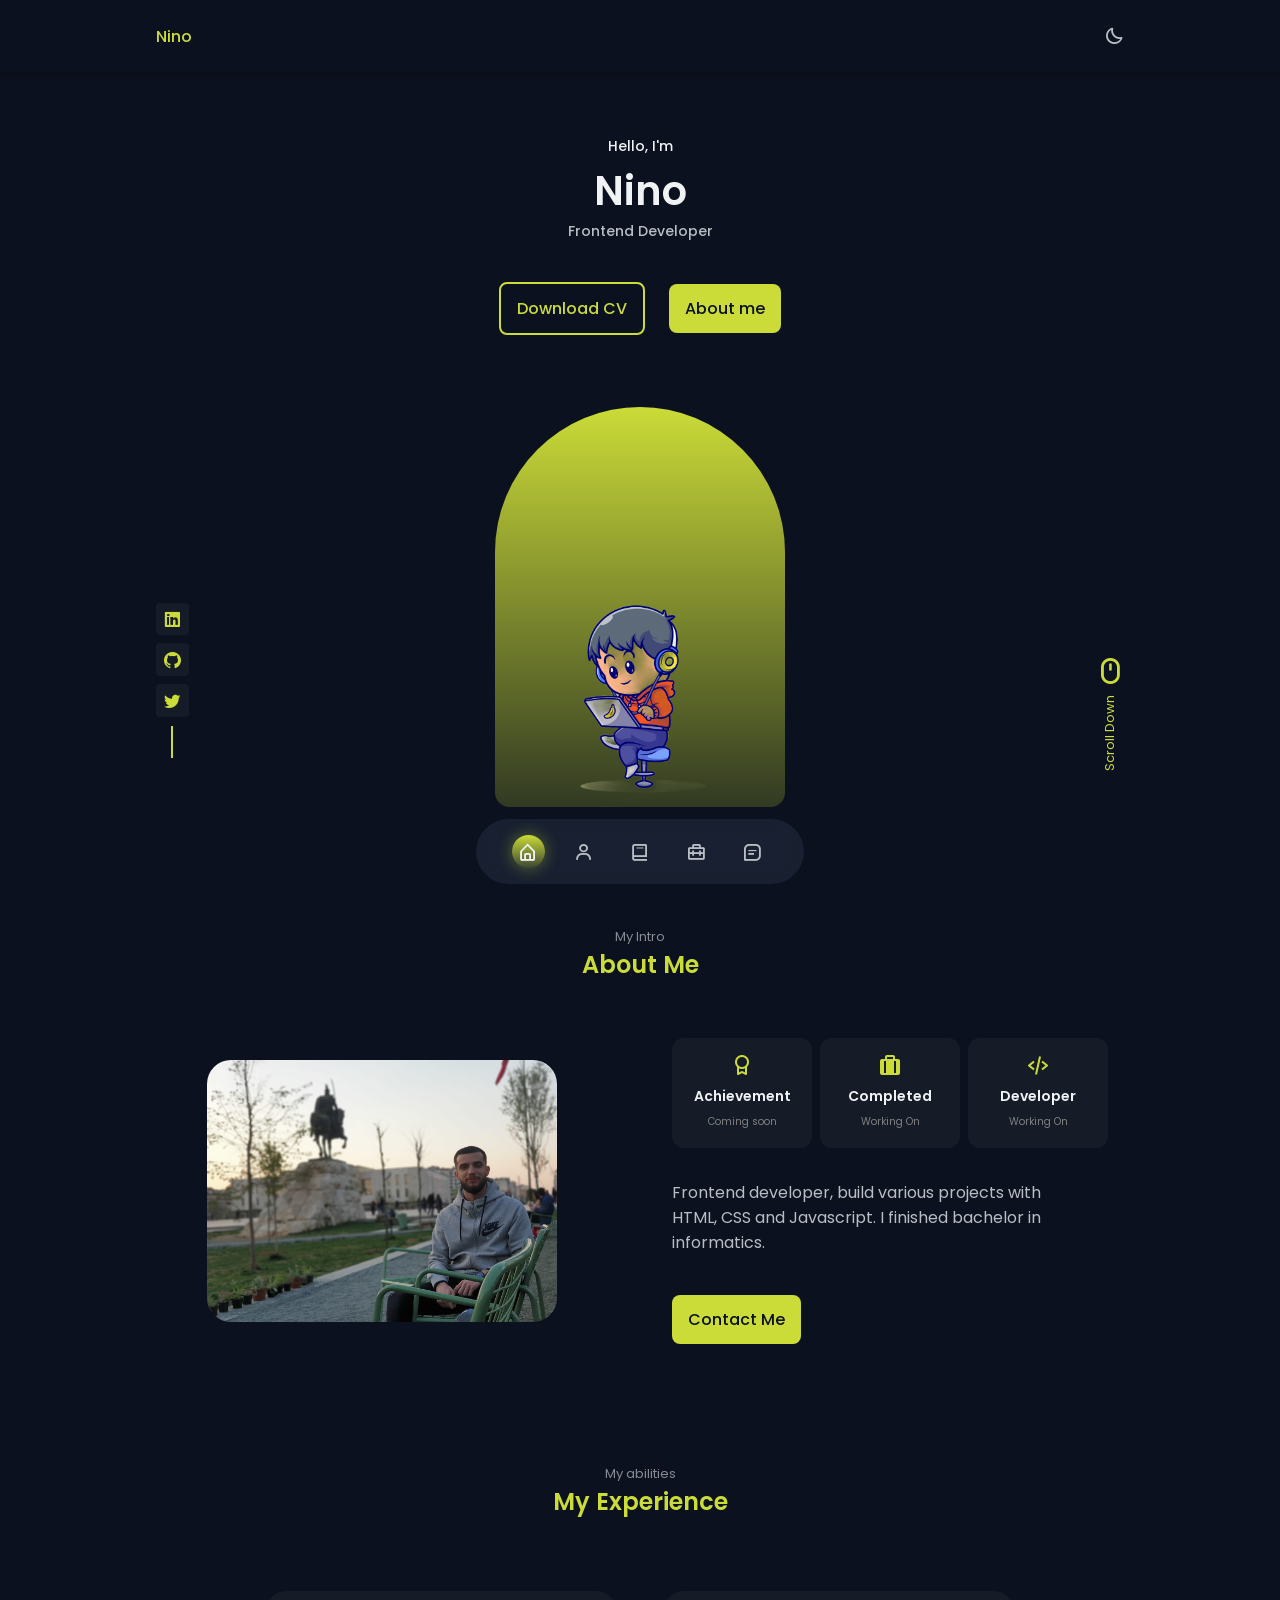
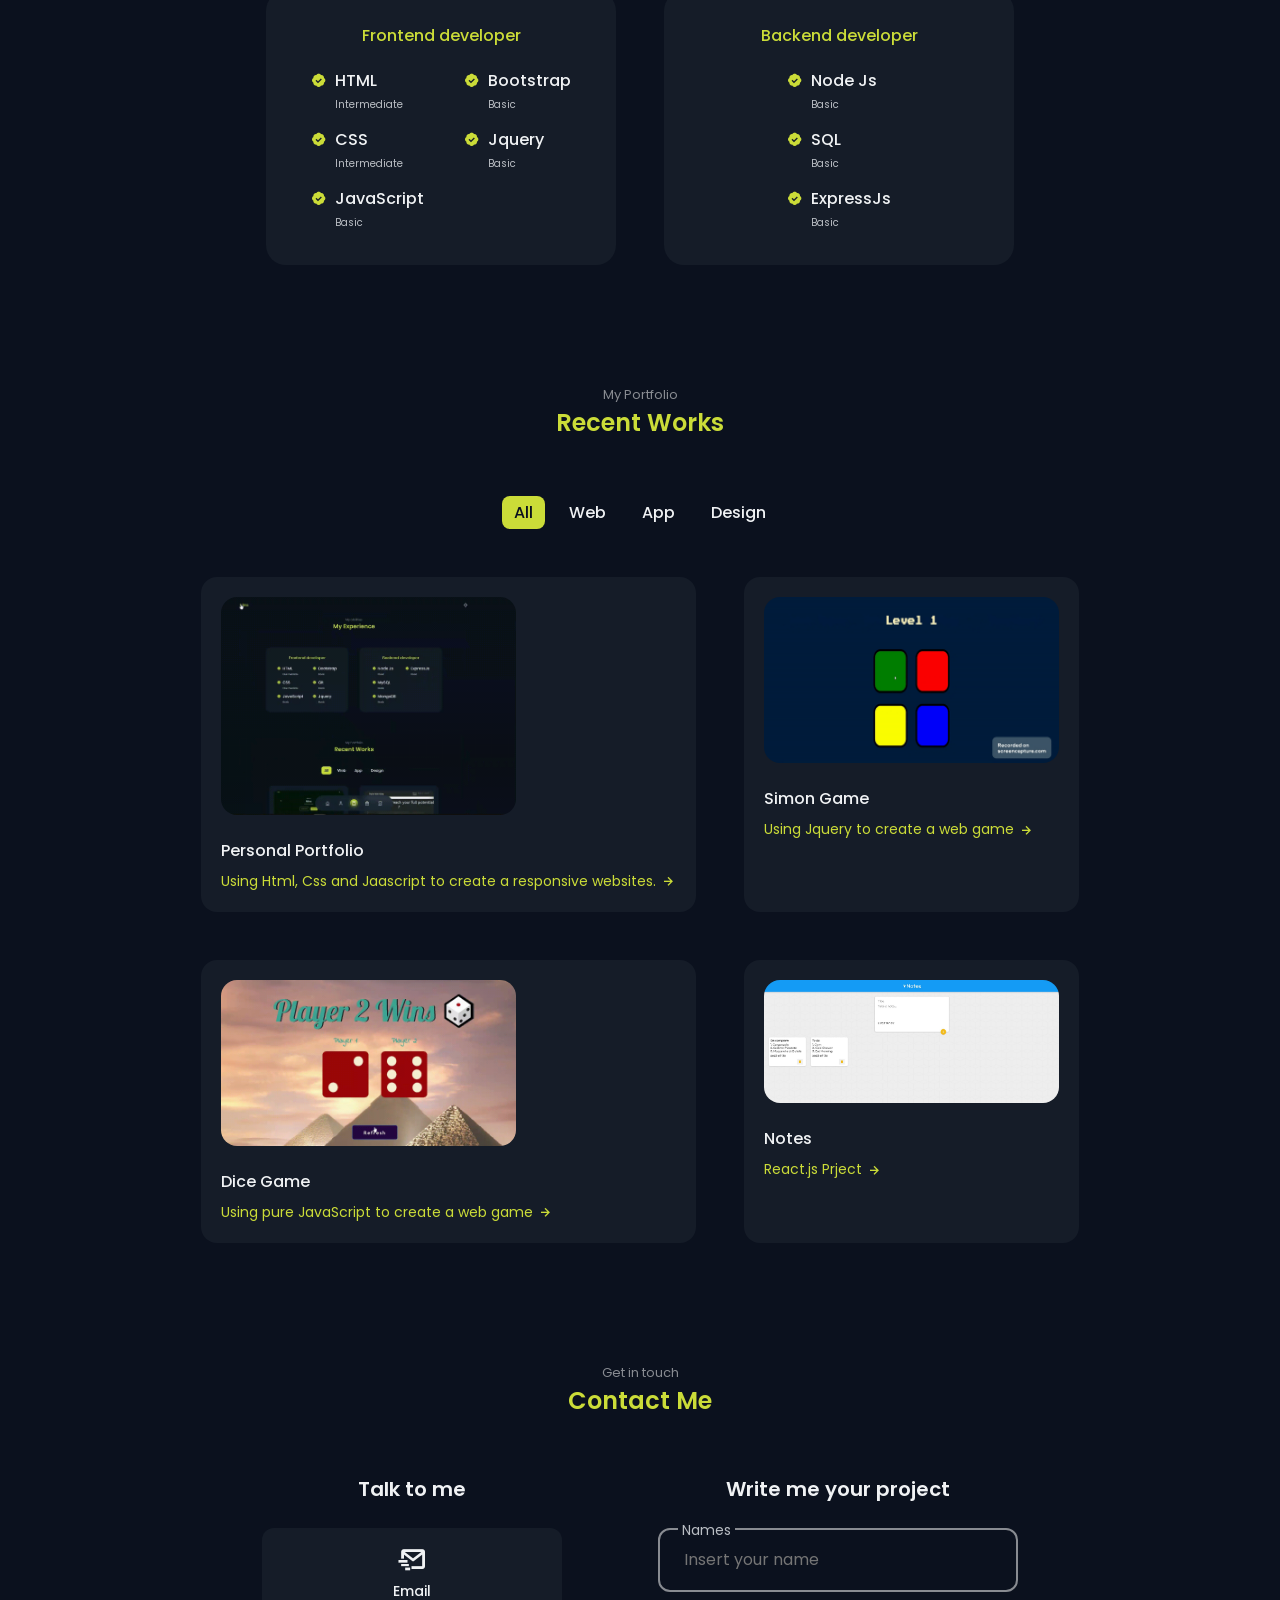
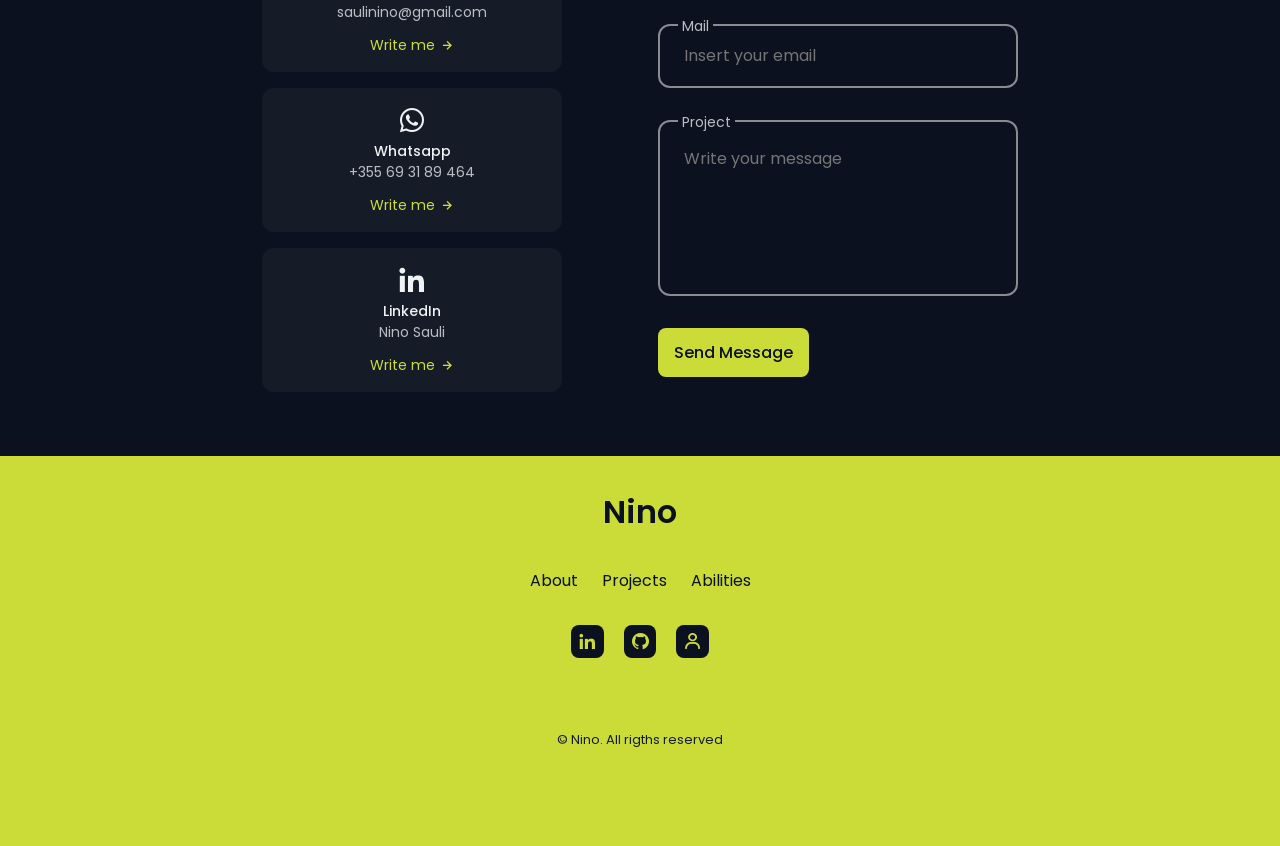
==== index.html @ 13017754 "Update index.html" ====
<!DOCTYPE html>
    <html lang="en">
    <head>
        <meta charset="UTF-8">
        <meta name="viewport" content="width=device-width, initial-scale=1.0">

        <!--=============== FAVICON ===============-->
        <link rel="shortcut icon" href="assets/img/favicon.png" type="image/x-icon">

        <!--=============== BOXICONS ===============-->
        <link href='https://unpkg.com/boxicons@2.1.4/css/boxicons.min.css' rel='stylesheet'>

        <!--=============== SWIPER CSS ===============-->
        <link rel="stylesheet" href="assets/css/swiper-bundle.min.css">

        <!--=============== CSS ===============-->
        <link rel="stylesheet" href="assets/css/styles.css">

        <title> Nino </title>
    </head>
    <body>
        <!--=============== HEADER ===============-->
        <header class="header" id="header">
            <nav class="nav container">
                <a href="#" class="nav__logo">Nino</a>

                <div class="nav__menu">
                    <ul class="nav__list">
                        <li class="nav__item">
                            <a href="#home" class="nav__link active__link">
                                <i class='bx bx-home-alt'></i>
                            </a>
                        </li>

                        <li class="nav__item">
                            <a href="#about" class="nav__link">
                                <i class='bx bx-user' ></i>
                            </a>
                        </li>

                        <li class="nav__item">
                            <a href="#skills" class="nav__link">
                                <i class='bx bx-book' ></i>
                            </a>
                        </li>

                        <li class="nav__item">
                            <a href="#work" class="nav__link">
                                <i class='bx bx-briefcase-alt-2' ></i>
                            </a>
                        </li>

                        <li class="nav__item">
                            <a href="#contact" class="nav__link">
                                <i class='bx bx-message-square-detail' ></i>
                            </a>
                        </li>
                    </ul>
                </div>

                <!-- Theme change button -->
                <i class='bx bx-moon change-theme' id = "theme-button" ></i>
            </nav>
        </header>

        <!--=============== MAIN ===============-->
        <main class="main">
            <!--=============== HOME ===============-->

            <section class="home section" id="home">
                <div class="home__container container grid">
                    <div class="home__data">
                        <span class="home__greeting">Hello, I'm</span>
                        <h1 class="home__name">Nino</h1>
                        <h3 class="home__education">Frontend Developer</h3>

                        <div class="home__buttons">
                            <a download="" href="assets/pdf/Ak.pdf" class="button button--ghost" target="_blank">
                                Download CV
                            </a>
                            <a href="#about" class="button">About me</a>
                        </div>
                    </div>

                    <div class="home__handle">
                        <img src="assets/img/nino.png" alt="" class="home__img">
                    </div>

                    <div class="home__social">
                        <a href="https://www.linkedin.com/in/nino-sauli-380372174/" target="_blank" class="home__social-link">
                            <i class='bx bxl-linkedin-square' ></i>
                        </a>

                        <a href="https://github.com/ninosauli" target="_blank" class="home__social-link">
                            <i class='bx bxl-github' ></i>
                        </a>

                        <a href="https://twitter.com/elonmusk" target="_blank" class="home__social-link">
                            <i class='bx bxl-twitter' ></i>
                        </a>
                    </div>

                    <a href="#about" class="home__scroll">
                        <i class='bx bx-mouse home__scroll-icon' ></i>
                        <span class="home__scroll-name">Scroll Down</span>
                    </a>
                </div>
            </section>

            <!--=============== ABOUT ===============-->
            <section class="about section" id="about">
                <span class="section__subtitle">My Intro</span>
                <h2 class="section__title">About Me</h2>

                <div class="about__container container grid">
                    <img src="assets/img/about.png" alt="" class="about__img">

                    <div class="about__data">
                        <div class="about__info">

                            <div class="about__box ">
                                <a href="https://www.udemy.com/certificate/UC-fbee4685-fb44-4793-b5f7-949e60d3d3e5/" target="_blank">
                                <i class='bx bx-award about__icon' ></i>
                                <h3 class="about__title">Achievement</h3>
                                <span class="about__subtitle">Coming soon</span>
                                </a>
                            </div>

                            <div class="about__box">
                                <a href="https://github.com/ninosauli" target="_blank">
                                <i class='bx bxs-briefcase-alt about__icon' ></i>
                                <h3 class="about__title">Completed</h3>
                                <span class="about__subtitle">Working On</span>
                                </a>
                            </div>

                            <div class="about__box">
                                <a href="https://workingonit.fm/wp-content/uploads/2020/04/ON-IT.png" target="_blank">
                                <i class='bx bx-code-alt about__icon' ></i>
                                <h3 class="about__title">Developer</h3>
                                <span class="about__subtitle"> Working On </span>
                                </a>
                            </div>

                        </div>

                        <p class="about__description">
                            Frontend developer, build various projects with HTML, CSS and  Javascript.
                            I finished bachelor in informatics.
                        </p>
                        <a href="#contact" class="button">Contact Me</a>
                    </div>
                </div>
            </section>

            <!--=============== SKILLS ===============-->
            <section class="skills section" id="skills">
                <span class="section__subtitle">My abilities</span>
                <h2 class="section__title">My Experience</h2>

                <div class="skills__container container grid">
                    <div class="skills__content">
                        <h3 class="skills__title">Frontend developer</h3>

                        <div class="skills__box">
                            <div class="skills__group">
                                <div class="skills__data">
                                    <i class='bx bxs-badge-check' ></i>

                                    <div>
                                        <h3 class="skills__name">HTML</h3>
                                        <span class="skills__level">Intermediate</span>
                                    </div>
                                </div>

                                <div class="skills__data">
                                    <i class='bx bxs-badge-check' ></i>

                                    <div>
                                        <h3 class="skills__name">CSS</h3>
                                        <span class="skills__level">Intermediate</span>
                                    </div>
                                </div>

                                <div class="skills__data">
                                    <i class='bx bxs-badge-check' ></i>

                                    <div>
                                        <h3 class="skills__name">JavaScript</h3>
                                        <span class="skills__level">Basic</span>
                                    </div>
                                </div>

                            </div>

                            <div class="skills__group">
                                <div class="skills__data">
                                    <i class='bx bxs-badge-check' ></i>

                                    <div>
                                        <h3 class="skills__name">Bootstrap</h3>
                                        <span class="skills__level">Basic</span>
                                    </div>
                                </div>


                                <div class="skills__data">
                                    <i class='bx bxs-badge-check' ></i>

                                    <div>
                                        <h3 class="skills__name">Jquery
                                        </h3>
                                        <span class="skills__level">Basic</span>
                                    </div>
                                </div>

                            </div>

                        </div>
                    </div>

                    <div class="skills__content">
                        <h3 class="skills__title">Backend developer</h3>

                        <div class="skills__box">
                            <div class="skills__group">
                                <div class="skills__data">
                                    <i class='bx bxs-badge-check' ></i>

                                    <div>
                                        <h3 class="skills__name">Node Js</h3>
                                        <span class="skills__level">Basic</span>
                                    </div>
                                </div>

                                <div class="skills__data">
                                    <i class='bx bxs-badge-check' ></i>

                                    <div>
                                        <h3 class="skills__name">SQL</h3>
                                        <span class="skills__level">Basic</span>
                                    </div>
                                </div>

                            <div class="skills__group">
                                <div class="skills__data">
                                    <i class='bx bxs-badge-check' ></i>

                                    <div>
                                        <h3 class="skills__name">ExpressJs</h3>
                                        <span class="skills__level">Basic</span>
                                    </div>
                                </div>

                            </div>

                        </div>
                    </div>
                </div>
            </section>



            <!--=============== WORK ===============-->
            <section class="work section" id="work">
                <span class="section__subtitle">My Portfolio</span>
                <h2 class="section__title">Recent Works</h2>

                <div class="work__filters">
                    <span class="work__item active__work" data-filter='all' >All</span>
                    <span class="work__item" data-filter='.web' >Web</span>
                    <span class="work__item" data-filter='.app'>App</span>
                    <span class="work__item" data-filter='.design'>Design</span>
                </div>

                <div class="work__container container grid">

                    <div class="work__card mix web">
                        <img src="assets/img/work1.gif" alt="" class="work__img">

                        <h3 class="work__title">
                            Personal Portfolio</h3>

                        <a href="#home" class="work__button">
                            Using Html, Css and Jaascript to create a responsive websites. <i class='bx bx-right-arrow-alt work__icon' ></i>
                        </a>
                    </div>

                    <div class="work__card mix app">
                        <img src="assets/img/simon.gif" alt="" class="work__img">

                        <h3 class="work__title">
                            Simon Game</h3>

                        <a href="https://ninosauli.github.io/simongame/" target="_blank" class="work__button">
                            Using Jquery to create a web game <i class='bx bx-right-arrow-alt work__icon' ></i>
                        </a>
                    </div>
                    
                    <div class="work__card mix app">
                        <img src="assets/img/dice game.gif" alt="" class="work__img">

                        <h3 class="work__title">
                            Dice Game</h3>

                        <a href="https://ninosauli.github.io/DiceGame/" target="_blank" class="work__button">
                            Using pure JavaScript to create a web game <i class='bx bx-right-arrow-alt work__icon' ></i>
                        </a>
                    </div>



                    
                   <div class="work__card mix design">
                        <img src="assets/img/notebook.JPG" alt="" class="work__img">

                        <h3 class="work__title">
                            Notes</h3>

                        <a href="https://5ty78m.csb.app/" target="_blank" class="work__button">
                            React.js Prject <i class='bx bx-right-arrow-alt work__icon' ></i>
                        </a>
                    </div>









                </div>
            </section>



            <!--=============== CONTACT ===============-->
            <section class="contact section" id="contact">
                <span class="section__subtitle">Get in touch</span>
                <h2 class="section__title">Contact Me</h2>

                <div class="contact__container container grid">
                    <div class="contact__content">
                        <h3 class="contact__title">Talk to me</h3>

                        <div class="contact__info">

                            <div class="contact__card">
                                <i class='bx bx-mail-send contact__card-icon'></i>
                                <h3 class="contact__card-title">Email</h3>
                                <span class="contact__card-data">saulinino@gmail.com</span>

                                <a href="mailto:saulinino@gmail.com" target="_blank" class="contact__button">
                                    Write me <i class='bx bx-right-arrow-alt contact__button-icon' ></i>
                                </a>
                            </div>

                            <div class="contact__card">
                                <i class='bx bxl-whatsapp contact__card-icon' ></i>
                                <h3 class="contact__card-title">Whatsapp</h3>
                                <span class="contact__card-data">+355 69 31 89 464</span>

                                <a href="https://api.whatsapp.com/send?phone=916203201027&text=Hello, more information!
                                " target="_blank" class="contact__button">
                                    Write me <i class='bx bx-right-arrow-alt contact__button-icon' ></i>
                                </a>
                            </div>

                            <div class="contact__card">
                                <i class='bx bxl-linkedin contact__card-icon' ></i>
                                <h3 class="contact__card-title">LinkedIn</h3>
                                <span class="contact__card-data">Nino Sauli</span>

                                <a href="https://www.linkedin.com/in/nino-sauli-380372174/" target="_blank" class="contact__button">
                                    Write me <i class='bx bx-right-arrow-alt contact__button-icon' ></i>
                                </a>
                            </div>
                        </div>
                    </div>

                    <div class="contact__content">
                        <h3 class="contact__title">Write me your project</h3>

                        <form action="mailto:saulinino@gmai.com" class="contact__form">

                            <div class="contact__form-div">
                                <label for="" class="contact__form-tag">Names</label>
                                <input type="text" placeholder ="Insert your name" class="contact__form-input">
                            </div>

                            <div class="contact__form-div">
                                <label for="" class="contact__form-tag">Mail</label>
                                <input type="email" placeholder="Insert your email" class="contact__form-input">
                            </div>

                            <div class="contact__form-div contact__form-area">
                                <label for="" class="contact__form-tag">Project</label>
                                <textarea name="" id="" cols="30" rows="10" placeholder="Write your message" class="contact__form-input"></textarea>
                            </div>

                            <button class="button">Send Message</button>
                        </form>
                    </div>
                </div>
            </section>
        </main>

        <!--=============== FOOTER ===============-->
        <footer class="footer">
            <div class="footer__container container">
                <h1 class="footer__title">Nino</h1>

                <ul class="footer__list">
                    <li>
                        <a href="#about" class="footer__link">About</a>
                    </li>

                    <li>
                        <a href="#work" class="footer__link">Projects</a>
                    </li>

                    <li>
                        <a href="#skills" class="footer__link">Abilities</a>
                    </li>

                </ul>

                <ul class="footer__social">
                    <a href="https://www.linkedin.com/in/nino-sauli-380372174/" target="_blank" class="footer__social-link">
                        <i class='bx bxl-linkedin' ></i>
                    </a>

                    <a href="https://github.com/ninosauli" target="_blank" class="footer__social-link">
                        <i class='bx bxl-github' ></i>
                    </a>

                    <a href="https://www.udemy.com/user/nino-sauli/" target="_blank" class="footer__social-link">
                        <i class='bx bx-user' ></i>
                    </a>
                </ul>

                <span class="footer__copy">
                    &#169; Nino. All rigths reserved
                </span>
            </div>
        </footer>

        <!--=============== SCROLLREVEAL ===============-->
        <script src="assets/js/scrollreveal.min.js"></script>

        <!--=============== SWIPER JS ===============-->
        <script src="assets/js/swiper-bundle.min.js"></script>

        <!--=============== MIXITUP FILTER ===============-->
        <script src="assets/js/mixitup.min.js"></script>

        <!--=============== MAIN JS ===============-->
        <script src="assets/js/main.js"></script>
    </body>
</html>
---- assets/css/styles.css ----
/*=============== GOOGLE FONTS ===============*/
@import url("https://fonts.googleapis.com/css2?family=Poppins:wght@400;500;600&display=swap");

/*=============== VARIABLES CSS ===============*/
:root {
  --header-height: 3.5rem;

  /*========== Colors ==========*/
  /*Color mode HSL(hue, saturation, lightness)*/
  /*
        Purple: hsl(250, 66%, 75%)
        Blue: hsl(207, 90%, 72%)
        Pink: hsl(356, 66%, 75%)
        Teal: hsl(174, 63%, 62%)
  */
  --first-hue: 66;
  --sat: 70%;
  --lig: 54%;
  --second-hue: 219;
  --first-color: hsl(var(--first-hue), var(--sat), var(--lig));
  --first-color-alt: hsl(var(--first-hue), var(--sat), 50%); /* -4% */
  --title-color: hsl(var(--second-hue), 15%, 95%);
  --text-color: hsl(var(--second-hue), 8%, 75%);
  --text-color-light: hsl(var(--second-hue), 4%, 55%);
  --body-color: hsl(var(--second-hue), 48%, 8%);
  --container-color: hsl(var(--second-hue), 32%, 12%);

  /*========== Font and typography ==========*/
  /*.5rem = 8px | 1rem = 16px ...*/
  --body-font: 'Poppins', sans-serif;
  --biggest-font-size: 1.75rem;
  --h1-font-size: 1.5rem;
  --h2-font-size: 1.25rem;
  --h3-font-size: 1rem;
  --normal-font-size: .938rem;
  --small-font-size: .813rem;
  --smaller-font-size: .75rem;
  --tiny-font-size: .625rem;

  /*========== Font weight ==========*/
  --font-medium: 500;
  --font-semibold: 600;

  /*========== z index ==========*/
  --z-tooltip: 10;
  --z-fixed: 100;
  --z-modal: 1000;
}

/* Responsive typography */
@media screen and (min-width: 968px) {
  :root {
    --biggest-font-size: 2.5rem;
    --h1-font-size: 2.25rem;
    --h2-font-size: 1.5rem;
    --h3-font-size: 1.25rem;
    --normal-font-size: 1rem;
    --small-font-size: .875rem;
    --smaller-font-size: .813rem;
  }
}



/*=============== BASE ===============*/
* {
  box-sizing: border-box;
  padding: 0;
  margin: 0;
}

html {
  scroll-behavior: smooth;
}

body,
button,
input,
textarea {
  font-family: var(--body-font);
  font-size: var(--normal-font-size);
}

body {
  background-color: var(--body-color);
  color: var(--text-color);
  transition: .4s; /* for light mode animation */
}

h1, h2, h3 {
  color: var(--title-color);
  font-weight: var(--font-semibold);
}

ul {
  list-style: none;
}

a {
  text-decoration: none;
}

button {
  cursor: pointer;
  border: none;
  outline: none;
}

img {
  max-width: 100%;
  height: auto;
}

/*=============== THEME ===============*/
.change-theme{
  font-size: 1.25rem;
  cursor: pointer;
  transition: .3s;
}

.change-theme:hover{
  color: var(--first-color);
}

/*========== Variables light theme ==========*/
body.light-theme{
  --title-color: hsl(var(--second-hue), 15%, 15%);
  --text-color: hsl(var(--second-hue), 8%, 35%);
  --body-color: hsl(var(--second-hue), 100%, 99%);
  --container-color: #fff;
}

/*==========
    Color changes in some parts of
    the website, in light theme
==========*/
.light-theme .scroll-header{
  box-shadow: 0 2px 4px hsla(0, 0%, 1%, .1);
}

.light-theme .nav__menu{
  background-color: hsla(var(--second-hue), 32%, 90%, .8);
}

.light-theme .section__subtitle{
  color: var(--text-color);
}

.light-theme .home__social-link{
  box-shadow: 0 2px 4px hsla(var(--second-hue), 48%, 8%, .1);
}

.light-theme .home__social::after,
.light-theme .footer__social-link{
  background-color: var(--title-color);
}

.light-theme .home__social-link,
.light-theme .home__scroll,
.light-theme .button,
.light-theme .button:hover,
.light-theme .active__work,
.light-theme .footer__title,
.light-theme .footer__link,
.light-theme .footer__copy{
  color: var(--title-color);
}

.light-theme .about__box{
  box-shadow: 0 2px 8px hsla(var(--second-hue), 48%, 8%, .1);
}

.light-theme .skills__content,
.light-theme .services__card,
.light-theme .work__card,
.light-theme .testimonial__card,
.light-theme .contact__card{
  box-shadow: 0 2px 16px hsla(var(--second-hue), 48%, 8%, .1);
}

.light-theme::-webkit-scrollbar{
  background-color: hsla(var(--second-hue), 8%, 66%);
}

.light-theme::-webkit-scrollbar-thumb{
  background-color: hsla(var(--second-hue), 8%, 54%);
}

.light-theme::-webkit-scrollbar-thumb:hover{
  background-color: hsla(var(--second-hue), 8%, 44%);
}

/*=============== REUSABLE CSS CLASSES ===============*/
.container {
  max-width: 968px;
  margin-left: 1rem;
  margin-right: 1rem;
}

.grid {
  display: grid;
  gap: 1.25rem;
}

.main {
  overflow: hidden;
}

.section {
  padding: 4.5rem 0 1rem;
}

.section__title,
.section__subtitle {
  text-align: center;
}

.section__title {
  font-size: var(--h2-font-size);
  color: var(--first-color);
  margin-bottom: 2rem;
}

.section__subtitle {
  display: block;
  font-size: var(--smaller-font-size);
  color: var(--text-color-light);
}

/*=============== HEADER & NAV===============*/
.header{
  position: fixed;
  top: 0;
  left: 0;
  width: 100%;
  background-color: var(--body-color);
  z-index: var(--z-fixed);
  transition: .4s; /* for light mode animation */
}

.nav{
  height: var(--header-height);
  display: flex;
  justify-content: space-between;
  align-items: center;
}

.nav__logo{
  color: var(--first-color);
  font-weight: var(--font-medium);
  transition: .4s;

}

.nav__logo:hover{
  color: var(--first-color-alt);
}

.nav__menu{
  position: fixed;
  bottom: 1rem;
  background-color: hsla(var(--second-hue), 32%, 16%, .8);
  width: 90%;
  border-radius: 4rem;
  padding: 1rem 2.25rem;
  backdrop-filter: blur(10px);
  transition: .4s; /* for light mode animation */
}

.nav__list{
  display: flex;
  justify-content: space-between;
  align-items: center;
}

.nav__link{
  color: var(--text-color);
  font-size: 1.25rem;
  padding: .4rem;
  display: flex;
  border-radius: 5rem;
}
/* Active link */

.active-link{
  background: linear-gradient(180deg,
              hsla(var(--first-hue), var(--sat), var(--lig),1),
              hsl(var(--first-hue), var(--sat), var(--lig),.2)
            );
  box-shadow: 0 0 16px hsla(var(--first-hue), var(--sat), var(--lig),.4);
  color: var(--title-color);
}
/* Change background header */
.scroll-header{
  box-shadow: 0 4px 4px hsla(0, 0%, 4%, .3);
}

/*=============== HOME ===============*/
.home__container{
  position: relative;
  row-gap: 4.5rem;
  padding-top: 2rem;
}

.home__data{
  text-align: center;
}

.home__greeting,
.home__education{
  font-size: var(--small-font-size);
  font-weight: var(--font-medium);
}

.home__greeting{
  display: block;
  color: var(--title-color);
  margin-bottom: .25rem;
}

.home__education{
  color: var(--text-color);
  margin-bottom: 2.5rem;
}

.home__name{
  font-size: var(--biggest-font-size);
}

.home__img{

  width: 160px;

}

.home__handle{
  justify-self: center;
  width: 190px;
  height: 293px;
  background: linear-gradient(180deg,
              hsla(var(--first-hue), var(--sat), var(--lig),1),
              hsla(var(--first-hue), var(--sat), var(--lig),.2)
            );
  border-radius: 10rem 10rem 1rem 1rem;
  display: flex;
  align-items: flex-end;
  justify-content: center;
  overflow: hidden;
}

.home__buttons{
  display: flex;
  justify-content: center;
  align-items: center;
  gap: 1.5rem;
}

.home__social,
.home__scroll{
  position: absolute;

}

.home__social{
  bottom: 5rem;
  left: 0;
  display: grid;
  row-gap: .5rem;
}

.home__social-link{
  width: max-content;
  background-color: var(--container-color);
  color: var(--first-color);
  padding: .25rem;
  border-radius: .25rem;
  display: flex;
  font-size: 1rem;
  transition: .4s;
}

.home__social-link:hover{
  background-color: var(--first-color);
  color: #fff;
}

.home__social::after{
  content: '';
  width: 32px;
  height: 2px;
  background-color: var(--first-color);
  transform: rotate(90deg) translate(16px, 3px);
}

.home__scroll{
  color: var(--first-color);
  right: -1.5rem;
  bottom: 4rem;
  display: grid;
  row-gap: 2.25rem;
  justify-items: center;
}

.home__scroll-icon{
  font-size: 1.25rem;
}

.home__scroll-name{
  font-size: var(--smaller-font-size);
  transform: rotate(-90deg);
}
/*=============== BUTTONS ===============*/
.button{
  display: inline-block;
  background-color: var(--first-color);
  color: var(--body-color);
  padding: .75rem 1rem;
  border-radius: .5rem;
  font-weight: var(--font-medium);
  transition: .4s;
}

.button:hover{
  background-color: var(--first-color-alt);
  color: var(--body-color);
}
.button--ghost{
  background-color: transparent;
  border: 2px solid var(--first-color);
  color: var(--first-color);
}

/*=============== ABOUT ===============*/
.about__container{
  row-gap: 2.5rem;
}

.about__img{
  width: 220px;
  border-radius: 1.5rem;
  justify-self: center;
}

.about__data{
  text-align: center;
}

.about__info{
  display: grid;
  grid-template-columns: repeat(3, 1fr);
  gap: .5rem;
  margin-bottom: 2rem;
}

.about__box{
  background-color: var(--container-color);
  border-radius: .75rem;
  padding: .75rem .5rem;
}

.about__icon{
  font-size: 1.5rem;
  color: var(--first-color);
  margin-bottom: .5rem;
}

.about__title{
  font-size: var(--small-font-size);
}

.about__subtitle{
  font-size: var(--tiny-font-size);
  color: grey;
}

.about__description{
  margin-bottom: 2rem;
}
/*=============== SKILLS ===============*/
.skills__container{
  row-gap: 2rem;
  padding-top: 1rem;
}

.skills__content{
  background-color: var(--container-color);
  padding: 1.5rem;
  border-radius: 1.25rem;
}

.skills__title{
  font-size: var(--normal-font-size);
  font-weight: var(--font-medium);
  color: var(--first-color);
  text-align: center;
  margin-bottom: 1.5rem;
}

.skills__box{
  display: flex;
  justify-content: center;
  column-gap: 2.5rem;
}

.skills__group{
  display: grid;
  align-content: flex-start;
  row-gap: 1rem;
}

.skills__data{
  display: flex;
  column-gap: .5rem;
}

.skills .bxs-badge-check{
  font-size: 1rem;
  color: var(--first-color);
}

.skills__name{
  font-size: var(--normal-font-size);
  font-weight: var(--font-medium);
  line-height: 18px;
}

.skills__level{
  font-size: var(--tiny-font-size);
}
/*=============== SERVICES ===============*/
/* .services__container{
  grid-template-columns: repeat(2, 1fr);
  gap: 1.5rem;
  padding-top: 1rem;
}

.services__card{
  background-color: var(--container-color);
  padding: 3rem 1.5rem 1.5rem;
  border-radius: 1rem;
}

.services__title{
  font-size: var(--h3-font-size);
  margin-bottom: 2.5rem;

}

.services__button{
  color: var(--first-color);
  font-size: var(--small-font-size);
  display: flex;
  align-items: center;
  column-gap: .25rem;
  cursor: pointer;
}

.services__button:hover .services__icon{
  transform: translateX(.25rem);
}

.services__icon{
  font-size: 1rem;
  transition: .4s;
} */
/* Services model */
/* .services__model{
  position: fixed;
  inset: 0;
  background-color: hsla(var(--second-hue), 28%, 16%, .7);
  padding: 2rem 1rem;
  display: grid;
  place-items: center;
  visibility: hidden;
  opacity: 0;
  transition: .4s;
  z-index: var(--z-modal);
}

.services__model-content{
  position: relative;
  background-color: var(--body-color);
  padding: 4.5rem 1.5rem 2.5rem;
  border-radius: 1.5rem;
}

.services__model-title,
.services__model-description{
  text-align: center;
}

.services__model-title{
  font-size: var(--h3-font-size);
  color: var(--first-color);
  margin-bottom: 1rem;
}

.services__model-description{
  font-size: var(--small-font-size);
  margin-bottom: 2rem;
}

.services__model-list{
  display: grid;
  row-gap: .75rem;
}

.services__model-item{
  display: flex;
  align-items: flex-start;
  position: relative;
  column-gap: .5rem;
}

.services__model-icon{
  font-size: 1.5rem;
  color: var(--first-color);
}

.services__model-info{
  font-size: var(--small-font-size);
}

.services__model-close{
  position: absolute;
  top: 1.5rem;
  right: 1.5rem;
  font-size: 1.5rem;
  color: var(--first-color);
  cursor: pointer;
} */

/*Active modal*/
.active-model{
  opacity: 1;
  visibility: visible;
}

/*=============== WORK ===============*/
.work__container{
  padding-top: 1rem;
}

.work__filters{
  display: flex;
  justify-content: center;
  align-items: center;
  column-gap: .75rem;
  margin-bottom: 2rem;
}

.work__item{
  cursor: pointer;
  color: var(--title-color);
  padding: .25rem .75rem;
  font-weight: var(--font-medium);
  border-radius: .5rem;
}

.work__card{
  background-color: var(--container-color);
  padding: 1rem;
  border-radius: 1rem;
}

.work__img{
  border-radius: 1rem;
  margin-bottom: .75rem;
}

.work__title{
  font-size: var(--normal-font-size);
  font-weight: var(--font-medium);
  margin-bottom: .25rem;
}

.work__button{
  width: max-content;
  color: var(--first-color);
  font-size: var(--small-font-size);
  display: flex;
  align-items: center;
  column-gap: .25rem;
}

.work__button:hover .work__icon{
  transform: translateX(.25rem);
}

.work__icon{
   font-size: 1rem;
   transition: .4s;
}

/* Active item work*/
.active__work{
  background-color: var(--first-color);
  color: var(--body-color);
}

/*=============== TESTIMONIAL ===============*/
.testimonial__card{
  background-color: var(--container-color);
  padding: 1.25rem 1.5rem;
  border-radius: 1.5rem;
  margin-bottom: 3rem;
}

.testimonial__img{
  width: 60px;
  border-radius: 3rem;
  margin-bottom: 1rem;
}

.testimonial__name{
  font-size: var(--normal-font-size);
  font-weight: var(--font-medium);
  margin-bottom: .25rem;
}

.testimonial__description{
  font-size: var(--small-font-size);
}

/* Swiper class */
.swiper-pagination-bullet{
  background-color: var(--text-color-light);
}

.swiper-pagination-bullet-active{
  background-color: var(--first-color);
}

/*=============== CONTACT ===============*/
.contact__container{
  row-gap: 3rem;
  padding-bottom: 3rem;
}

.contact__title{
  text-align: center;
  font-size: var(--h3-font-size);
  margin-bottom: 1.5rem;
}

.contact__info{
  display: grid;
  gap: 1rem;
}

.contact__card{
  background-color: var(--container-color);
  padding: 1rem;
  border-radius: .75rem;
  text-align: center;
}

.contact__card-icon{
  font-size: 2rem;
  color: var(--title-color);
  margin-bottom: .25rem;
}

.contact__card-title,
.contact__card-data{
  font-size: var(--small-font-size);
}

.contact__card-title{
  font-weight: var(--font-medium);
}

.contact__card-data{
  display: block;
  margin-bottom: .75rem;
}

.contact__button{
  color: var(--first-color);
  font-size: var(--small-font-size);
  display: flex;
  align-items: center;
  justify-content: center;
  column-gap: .25rem;
}

.contact__button:hover .contact__button-icon{
  transform: translateX(.25rem);
}

.contact__button-icon{
  font-size: 1rem;
  transition: .4s;
}

.contact__form-div{
  position: relative;
  margin-bottom: 2rem;
  height: 4rem;
}

.contact__form-input{
  position: absolute;
  top: 0;
  left: 0;
  width: 100%;
  height: 100%;
  border: 2px solid var(--text-color-light);
  background: none;
  color: var(--text-color);
  outline: none;
  padding: 1.5rem;
  border-radius: .75rem;
  z-index: 1;
}

.contact__form-tag{
  position: absolute;
  top: -.75rem;
  left: 1.25rem;
  font-size: var(--small-font-size);
  padding: .25rem;
  background-color: var(--body-color);
  z-index: 10;
}

.contact__form-area{
  height: 11rem;
}

.contact__form-area textarea{
  resize: none;
}

/*=============== FOOTER ===============*/
.footer{
  background-color: var(--first-color);
}

.footer__container{
  padding: 2rem 0 6rem;
}

.footer__title,
.footer__link{
  color: var(--body-color);
}

.footer__title{
  text-align: center;
  margin-bottom: 2rem;
}

.footer__list{
  display: flex;
  justify-content: center;
  column-gap: 1.5rem;
  margin-bottom: 2rem;
}

.footer__social{
  display: flex;
  justify-content: center;
  column-gap: 1.25rem;
}

.footer__social-link{
  background-color: var(--body-color);
  color: var(--first-color);
  padding: .25rem;
  border-radius: .25rem;
  font-size: 1rem;
  display: inline-flex;
}

.footer__copy{
  display: block;
  margin-top: 4.5rem;
  color: var(--container-color);
  text-align: center;
  font-size: var(--smaller-font-size);
}


/*=============== SCROLL BAR ===============*/
::-webkit-scrollbar{
  width: .6rem;
  border-radius: .5rem;
  background-color: hsl(var(--second-hue), 8%, 38%);
}

::-webkit-scrollbar-thumb{
  background-color: hsl(var(--second-hue), 8%, 26%);
  border-radius: .5rem;
}

::-webkit-scrollbar-thumb:hover{
  background-color: hsl(var(--second-hue), 8%, 20%);
}

/*=============== BREAKPOINTS ===============*/
/* For small devices */
@media screen and (max-width:320px){
  .nav__menu{
    padding: 1rem 1.5rem;
  }

  .home__buttons{
    flex-direction: column;
  }

  .home__handle{
    width: 150px;
    height: 253px;
  }

  .home__img{
    width: 130px;
  }

  .about__info{
    grid-template-columns: repeat(2, 1fr);
  }

  .skills__box{
    column-gap: 1rem;
  }

  .skills__name{
    font-size: var(--small-font-size);
  }

  .services__container{
    grid-template-columns: 145px;
    justify-content: center;
  }

  .work__item{
    font-size: var(--small-font-size);
  }

  .work__filters{
    column-gap: .25rem;
  }
}

/* For medium devices */
@media screen and (min-width: 576px){
  .nav__menu{
    width: 328px;
    left: 0;
    right: 0;
    margin: 0 auto;
  }

  .about__info{
    grid-template-columns: repeat(3, 140px);
    justify-content: center;
  }

  .about__description{
    padding: 0 5rem;
  }

  .skills__container{
    justify-content: center;
  }

  .skills__content{
    padding: 2rem 4rem;
  }

  .services__container{
    grid-template-columns: repeat(2, 160px );
    justify-content: center;
  }

  .services__model-content{
    width: 500px ;
    padding: 4.5rem 2.5rem 2.5rem;
  }

  .services__model-description{
    padding: 0 3.5rem;
  }

  .work__container{
    justify-content: center;
  }

  .work__img{
    width: 295px;
  }

  .contact__info{
    grid-template-columns: 300px;
    justify-content: center;
  }

  .contact__form{
    width: 360px;
    margin: 0 auto;
  }
}

@media screen and (min-width: 767px){
  .work__container{
    grid-template-columns: repeat(2, max-content);
  }

  .contact__container{
    grid-template-columns: repeat(2, max-content);
    justify-content: center;
    column-gap: 3rem;
  }
}

/* For large devices */

@media screen and (min-width:992px){
  .container{
    margin-left: auto;
    margin-right: auto;
  }

  .section{
    padding: 6.5rem 0 1rem;
  }

  .section__title{
    margin-bottom: 3.5rem;
  }

  .nav{
    height: calc(var(--header-height) + 1rem);
  }

  .home__handle{
    width: 290px;
    height: 400px;
  }

  .home__img{
     width: 220px;
  }

  .home__social-link{
    padding: .4rem;
    font-size: 1.25rem;
  }

  .home__social::after{
    transform: rotate(90deg) translate(16px, 0);
  }

  .home__scroll-icon{
    font-size: 2rem;
  }

  .about__container{
    grid-template-columns: repeat(2, 1fr);
    align-items: center;
    column-gap: 4rem;
  }

  .about__img{
    width: 350px;
  }

  .about__data{
    text-align: initial;
  }

  .about__info{
    justify-content: initial;
  }

  .about__box{
    text-align: center;
    padding: 1rem 1.25rem;
  }

  .about__description{
    padding: 0 4rem 0 0;
    margin-bottom: 2.5rem;
  }

  .skills__container{
    grid-template-columns: repeat(2,350px);
    column-gap: 3rem;
  }

  .services__container{
    grid-template-columns: repeat(3, 192px);
    column-gap: 3rem;
  }

  .services__card{
    padding: 5rem 2rem 1.5rem;
  }

  .work__container{
    gap: 3rem;
  }

  .work__card{
    padding: 1.25rem;
  }

  .work__img{
    margin-bottom: 1rem;
  }

  .work__title{
    margin-bottom: .5rem;
  }

  .testimonial__container{
    width: 750px;
  }

  .testimonial__card{
    padding: 1.5rem 2rem;
  }

  .contact__container{
    column-gap: 6rem;
  }

  .footer__social-link{
    font-size: 1.25rem;
    padding: .4rem;
    border-radius: .5rem;
  }
}

.hacktoberfest{
  color: hsl(var(--first-hue), var(--sat), 50%);
}
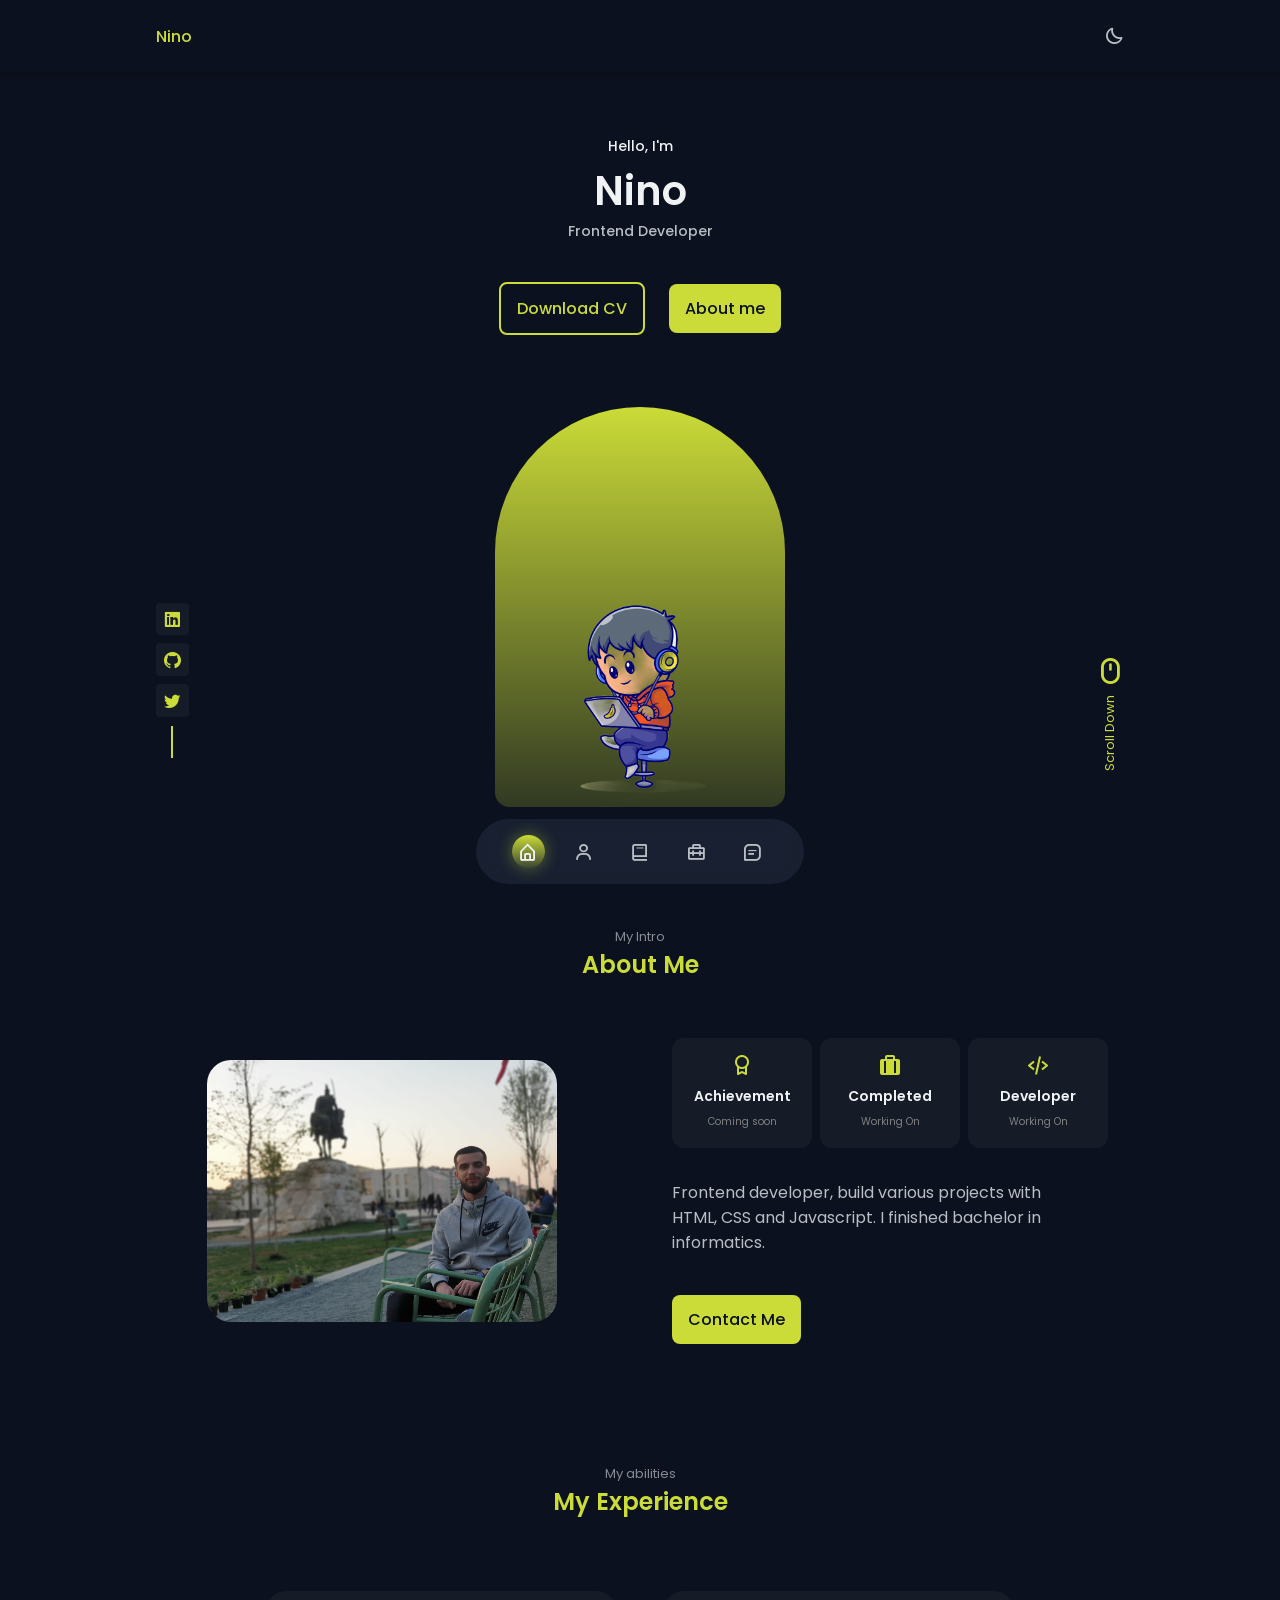
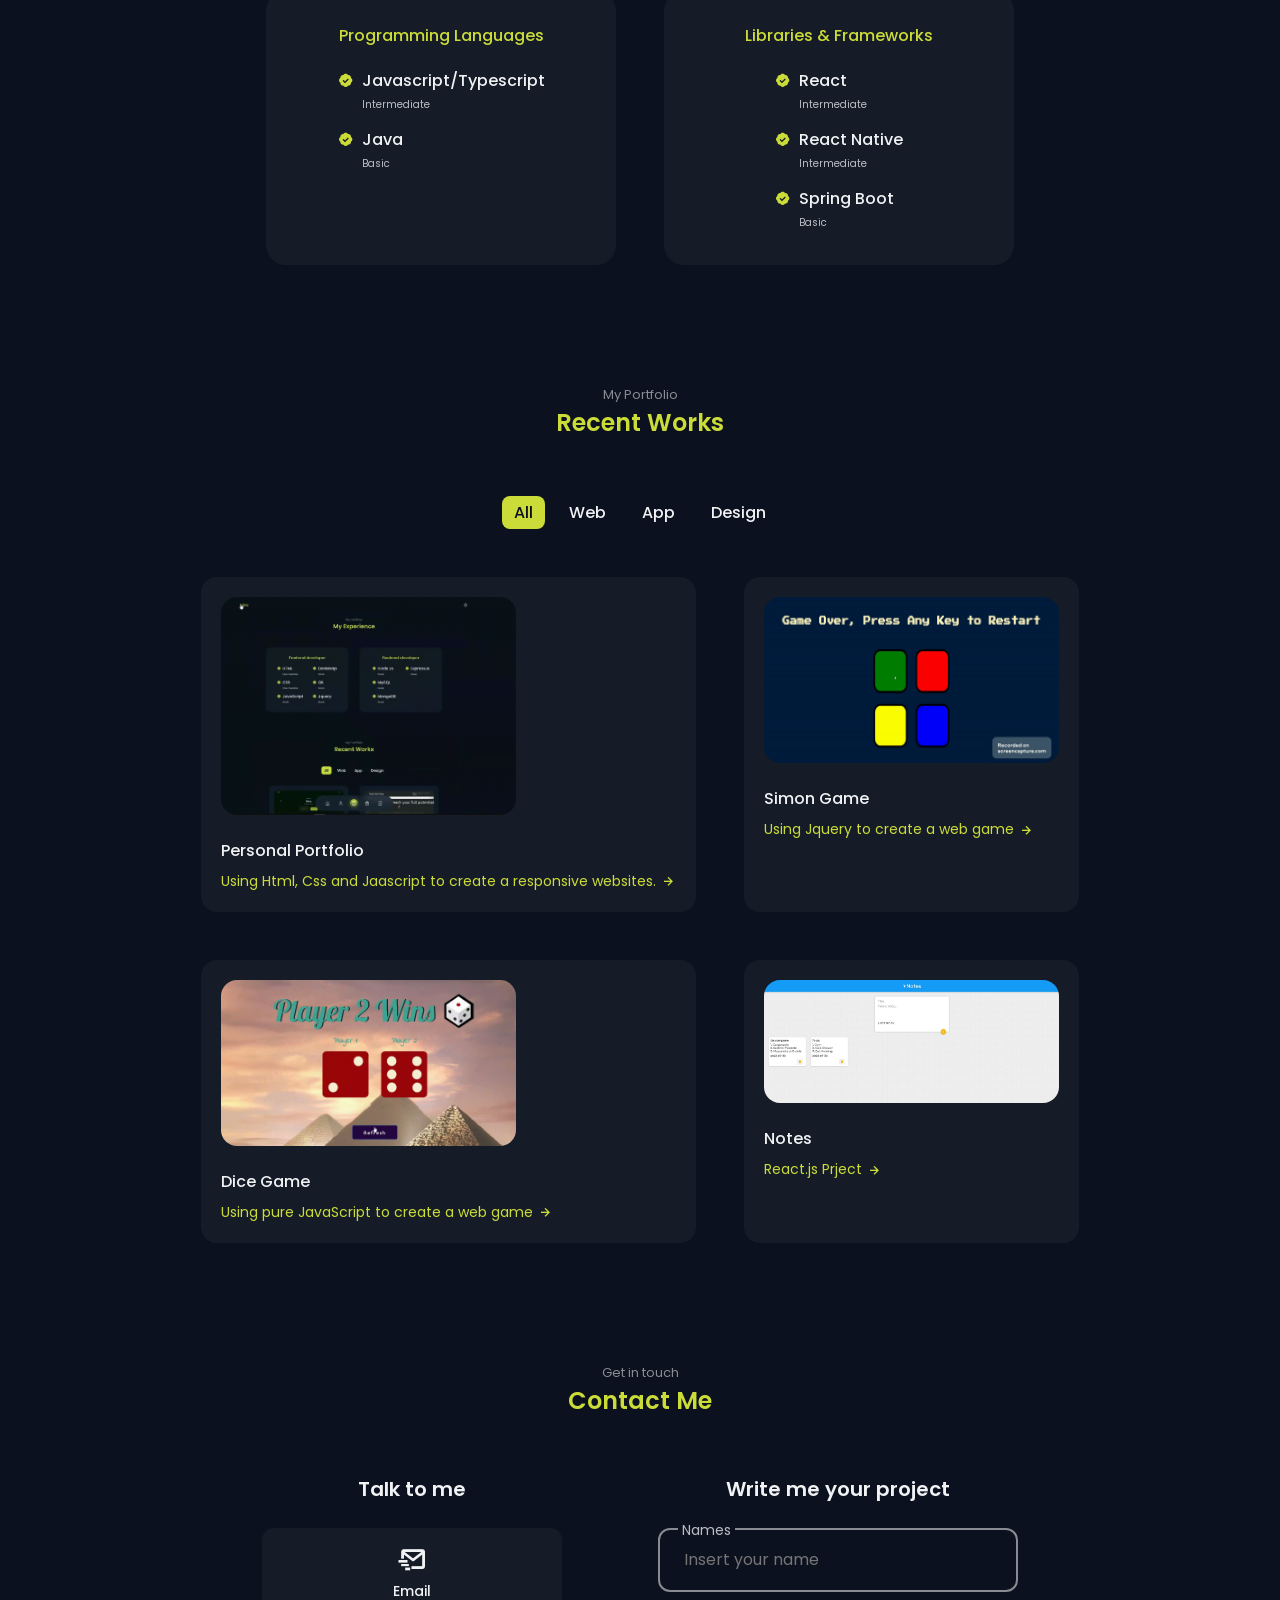
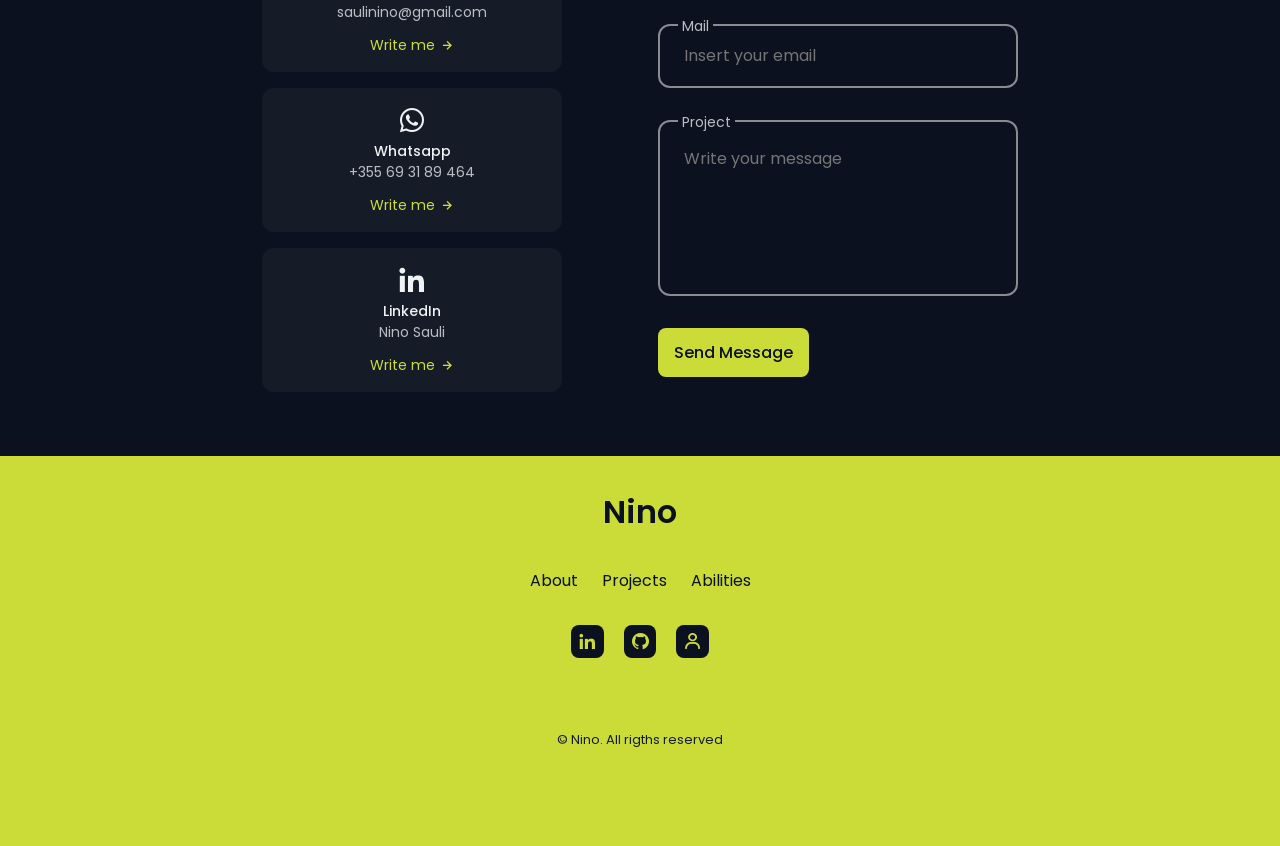
==== commit 9101b4d5: "updated experience" ====
--- a/index.html
+++ b/index.html
@@ -160,7 +160,7 @@
 
                 <div class="skills__container container grid">
                     <div class="skills__content">
-                        <h3 class="skills__title">Frontend developer</h3>
+                        <h3 class="skills__title">Programming Languages</h3>
 
                         <div class="skills__box">
                             <div class="skills__group">
@@ -168,7 +168,7 @@
                                     <i class='bx bxs-badge-check' ></i>
 
                                     <div>
-                                        <h3 class="skills__name">HTML</h3>
+                                        <h3 class="skills__name">Javascript/Typescript</h3>
                                         <span class="skills__level">Intermediate</span>
                                     </div>
                                 </div>
@@ -177,50 +177,18 @@
                                     <i class='bx bxs-badge-check' ></i>
 
                                     <div>
-                                        <h3 class="skills__name">CSS</h3>
-                                        <span class="skills__level">Intermediate</span>
-                                    </div>
-                                </div>
-
-                                <div class="skills__data">
-                                    <i class='bx bxs-badge-check' ></i>
-
-                                    <div>
-                                        <h3 class="skills__name">JavaScript</h3>
+                                        <h3 class="skills__name">Java</h3>
                                         <span class="skills__level">Basic</span>
                                     </div>
                                 </div>
 
                             </div>
 
-                            <div class="skills__group">
-                                <div class="skills__data">
-                                    <i class='bx bxs-badge-check' ></i>
-
-                                    <div>
-                                        <h3 class="skills__name">Bootstrap</h3>
-                                        <span class="skills__level">Basic</span>
-                                    </div>
-                                </div>
-
-
-                                <div class="skills__data">
-                                    <i class='bx bxs-badge-check' ></i>
-
-                                    <div>
-                                        <h3 class="skills__name">Jquery
-                                        </h3>
-                                        <span class="skills__level">Basic</span>
-                                    </div>
-                                </div>
-
-                            </div>
-
                         </div>
                     </div>
 
                     <div class="skills__content">
-                        <h3 class="skills__title">Backend developer</h3>
+                        <h3 class="skills__title">Libraries & Frameworks</h3>
 
                         <div class="skills__box">
                             <div class="skills__group">
@@ -228,8 +196,8 @@
                                     <i class='bx bxs-badge-check' ></i>
 
                                     <div>
-                                        <h3 class="skills__name">Node Js</h3>
-                                        <span class="skills__level">Basic</span>
+                                        <h3 class="skills__name">React</h3>
+                                        <span class="skills__level">Intermediate</span>
                                     </div>
                                 </div>
 
@@ -237,8 +205,8 @@
                                     <i class='bx bxs-badge-check' ></i>
 
                                     <div>
-                                        <h3 class="skills__name">SQL</h3>
-                                        <span class="skills__level">Basic</span>
+                                        <h3 class="skills__name">React Native</h3>
+                                        <span class="skills__level">Intermediate</span>
                                     </div>
                                 </div>
 
@@ -247,7 +215,7 @@
                                     <i class='bx bxs-badge-check' ></i>
 
                                     <div>
-                                        <h3 class="skills__name">ExpressJs</h3>
+                                        <h3 class="skills__name">Spring Boot</h3>
                                         <span class="skills__level">Basic</span>
                                     </div>
                                 </div>
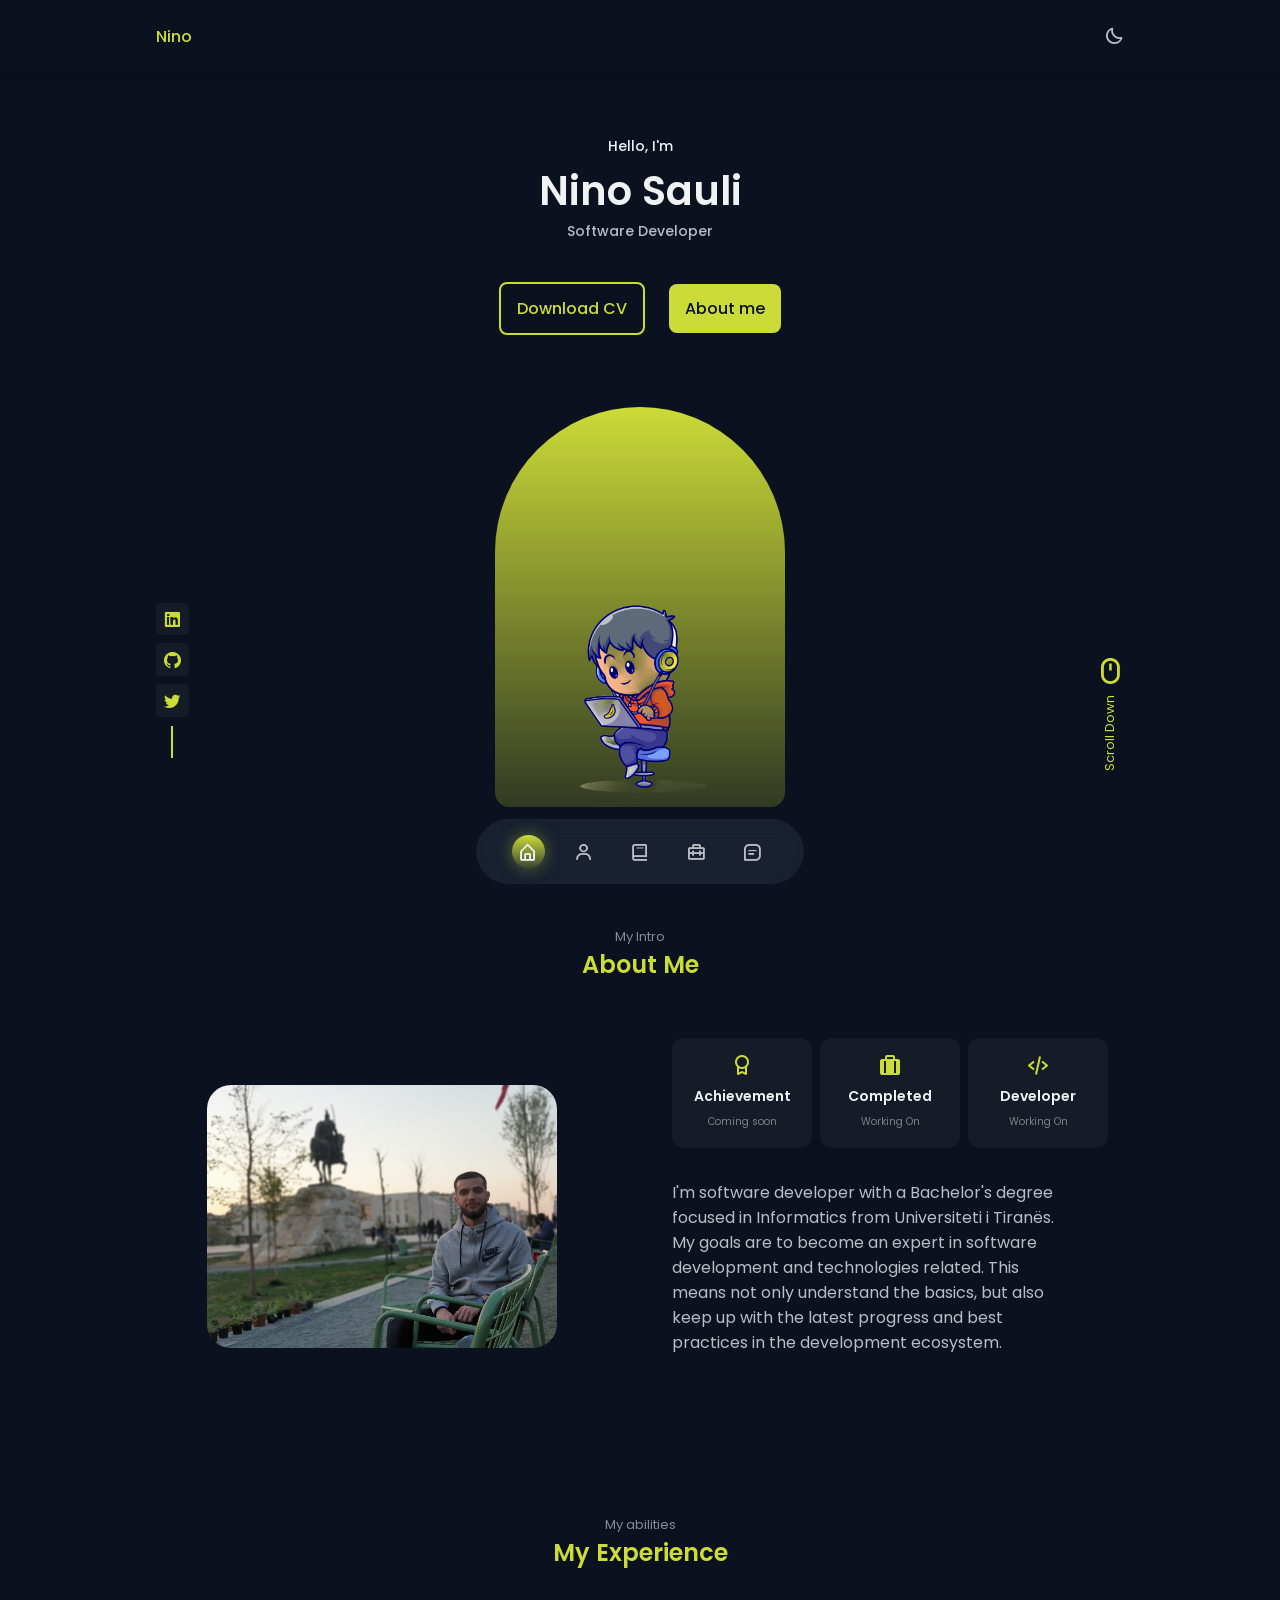
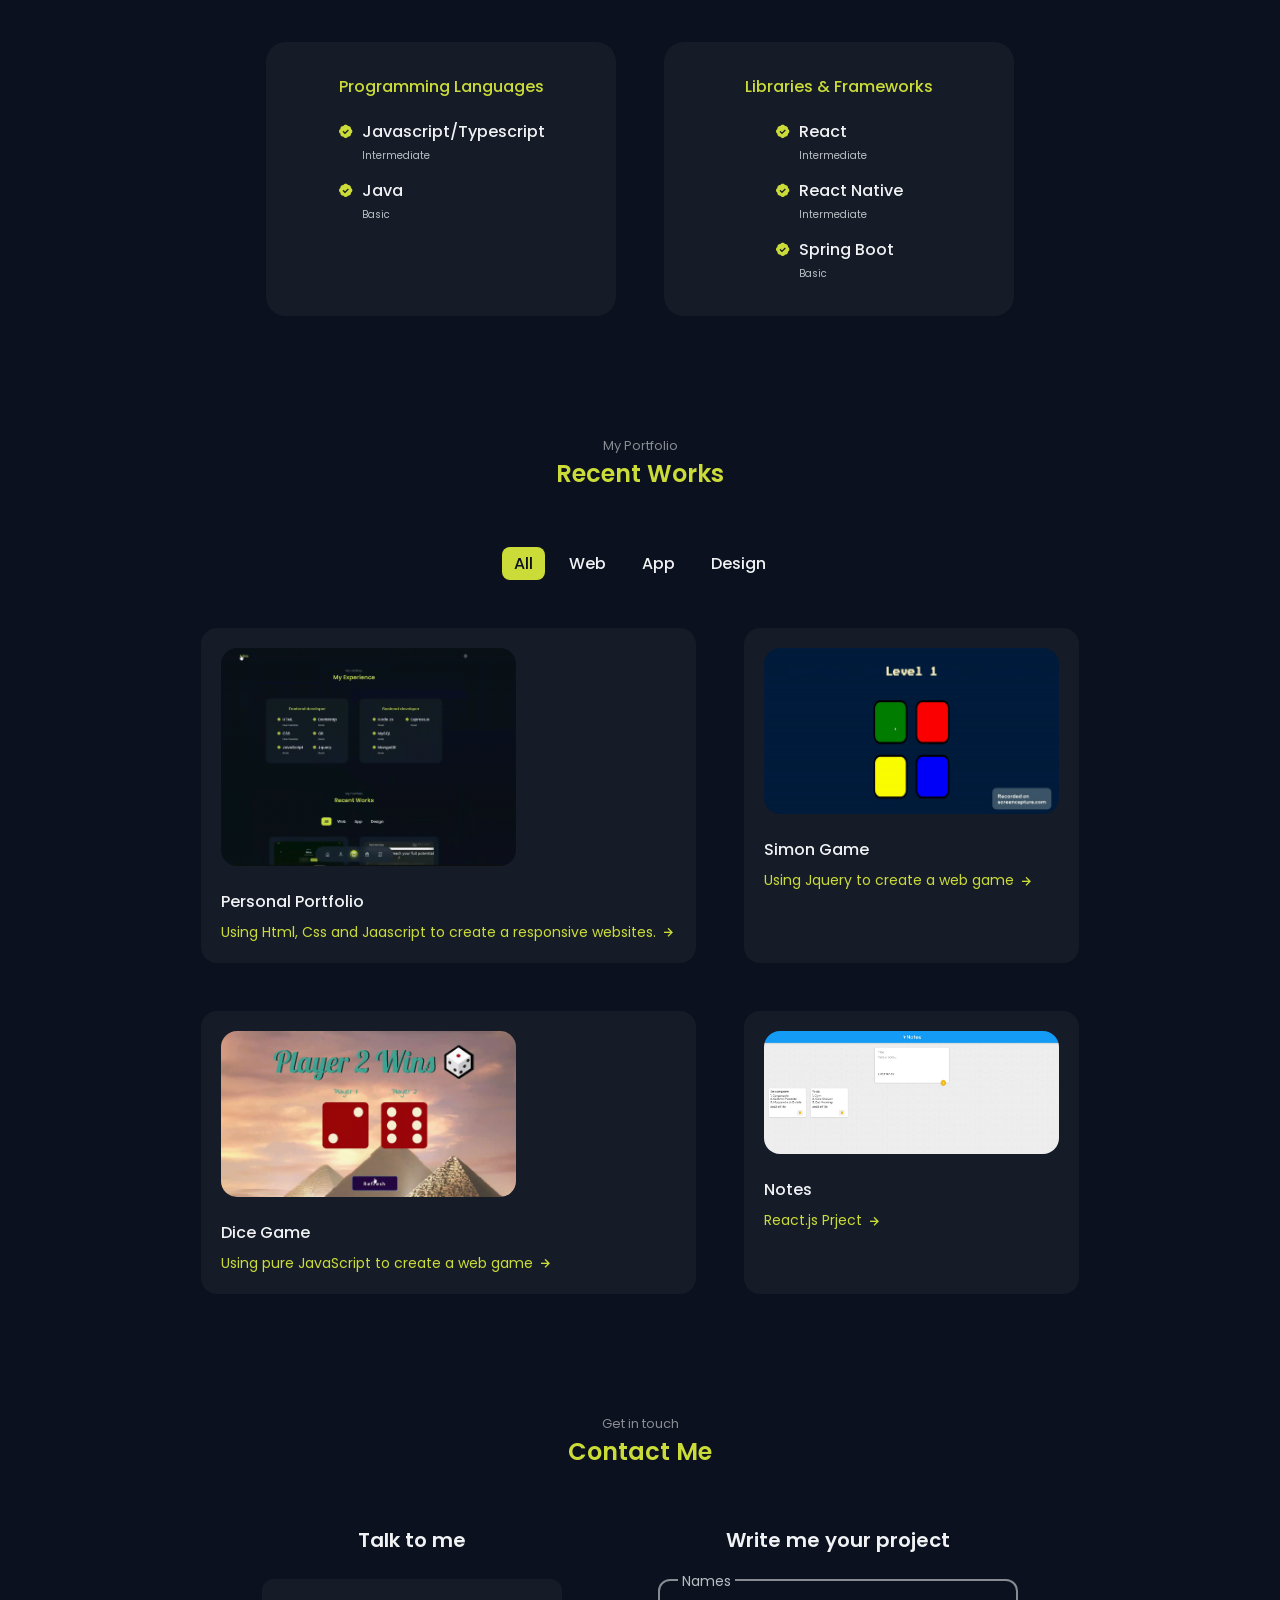
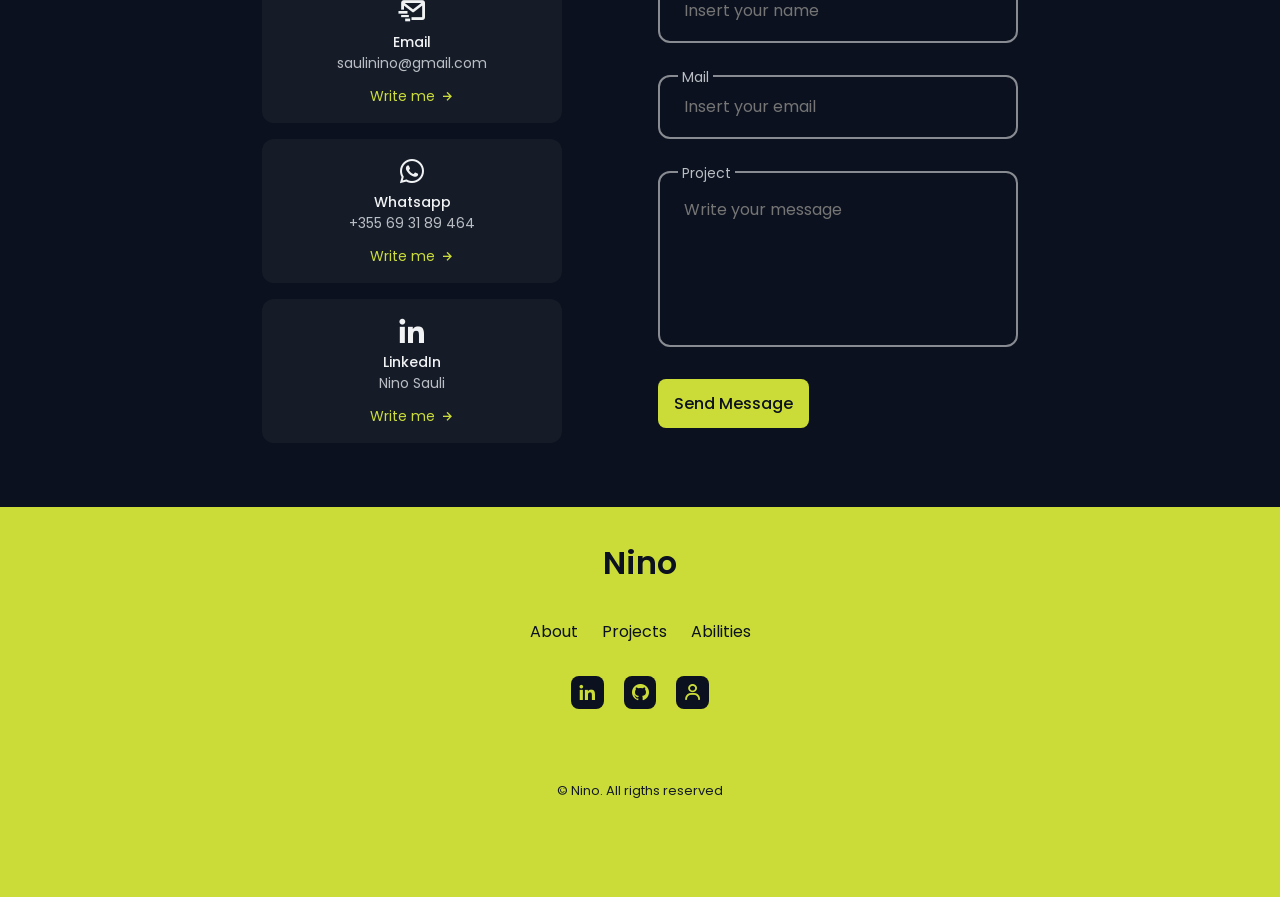
==== commit f4a31ab6: "updates" ====
--- a/index.html
+++ b/index.html
@@ -71,8 +71,8 @@
                 <div class="home__container container grid">
                     <div class="home__data">
                         <span class="home__greeting">Hello, I'm</span>
-                        <h1 class="home__name">Nino</h1>
-                        <h3 class="home__education">Frontend Developer</h3>
+                        <h1 class="home__name">Nino Sauli</h1>
+                        <h3 class="home__education">Software Developer</h3>
 
                         <div class="home__buttons">
                             <a download="" href="assets/pdf/Ak.pdf" class="button button--ghost" target="_blank">
@@ -145,10 +145,9 @@
                         </div>
 
                         <p class="about__description">
-                            Frontend developer, build various projects with HTML, CSS and  Javascript.
-                            I finished bachelor in informatics.
+                            I'm software developer with a Bachelor's degree focused in Informatics from Universiteti i Tiranës. My goals are to become an expert in software development and
+technologies related. This means not only understand the basics, but also keep up with the latest progress and best practices in the development ecosystem.
                         </p>
-                        <a href="#contact" class="button">Contact Me</a>
                     </div>
                 </div>
             </section>
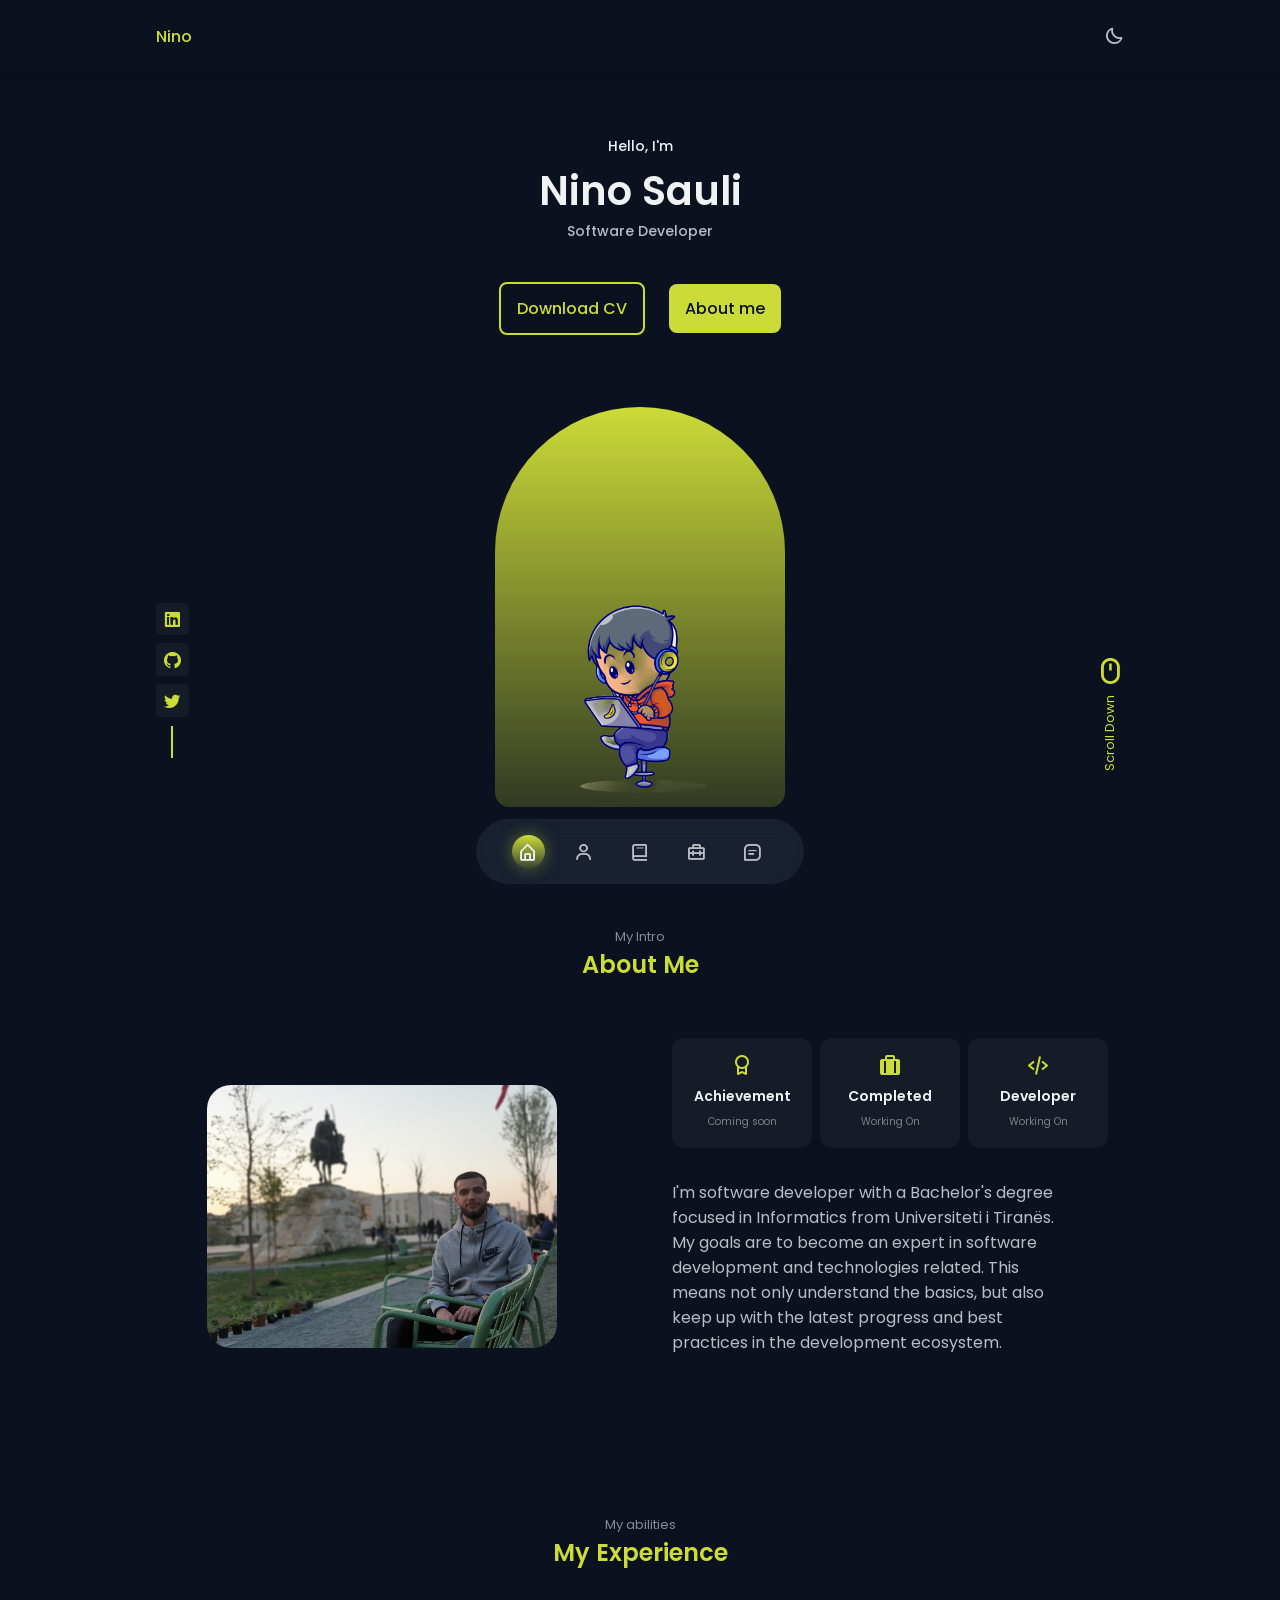
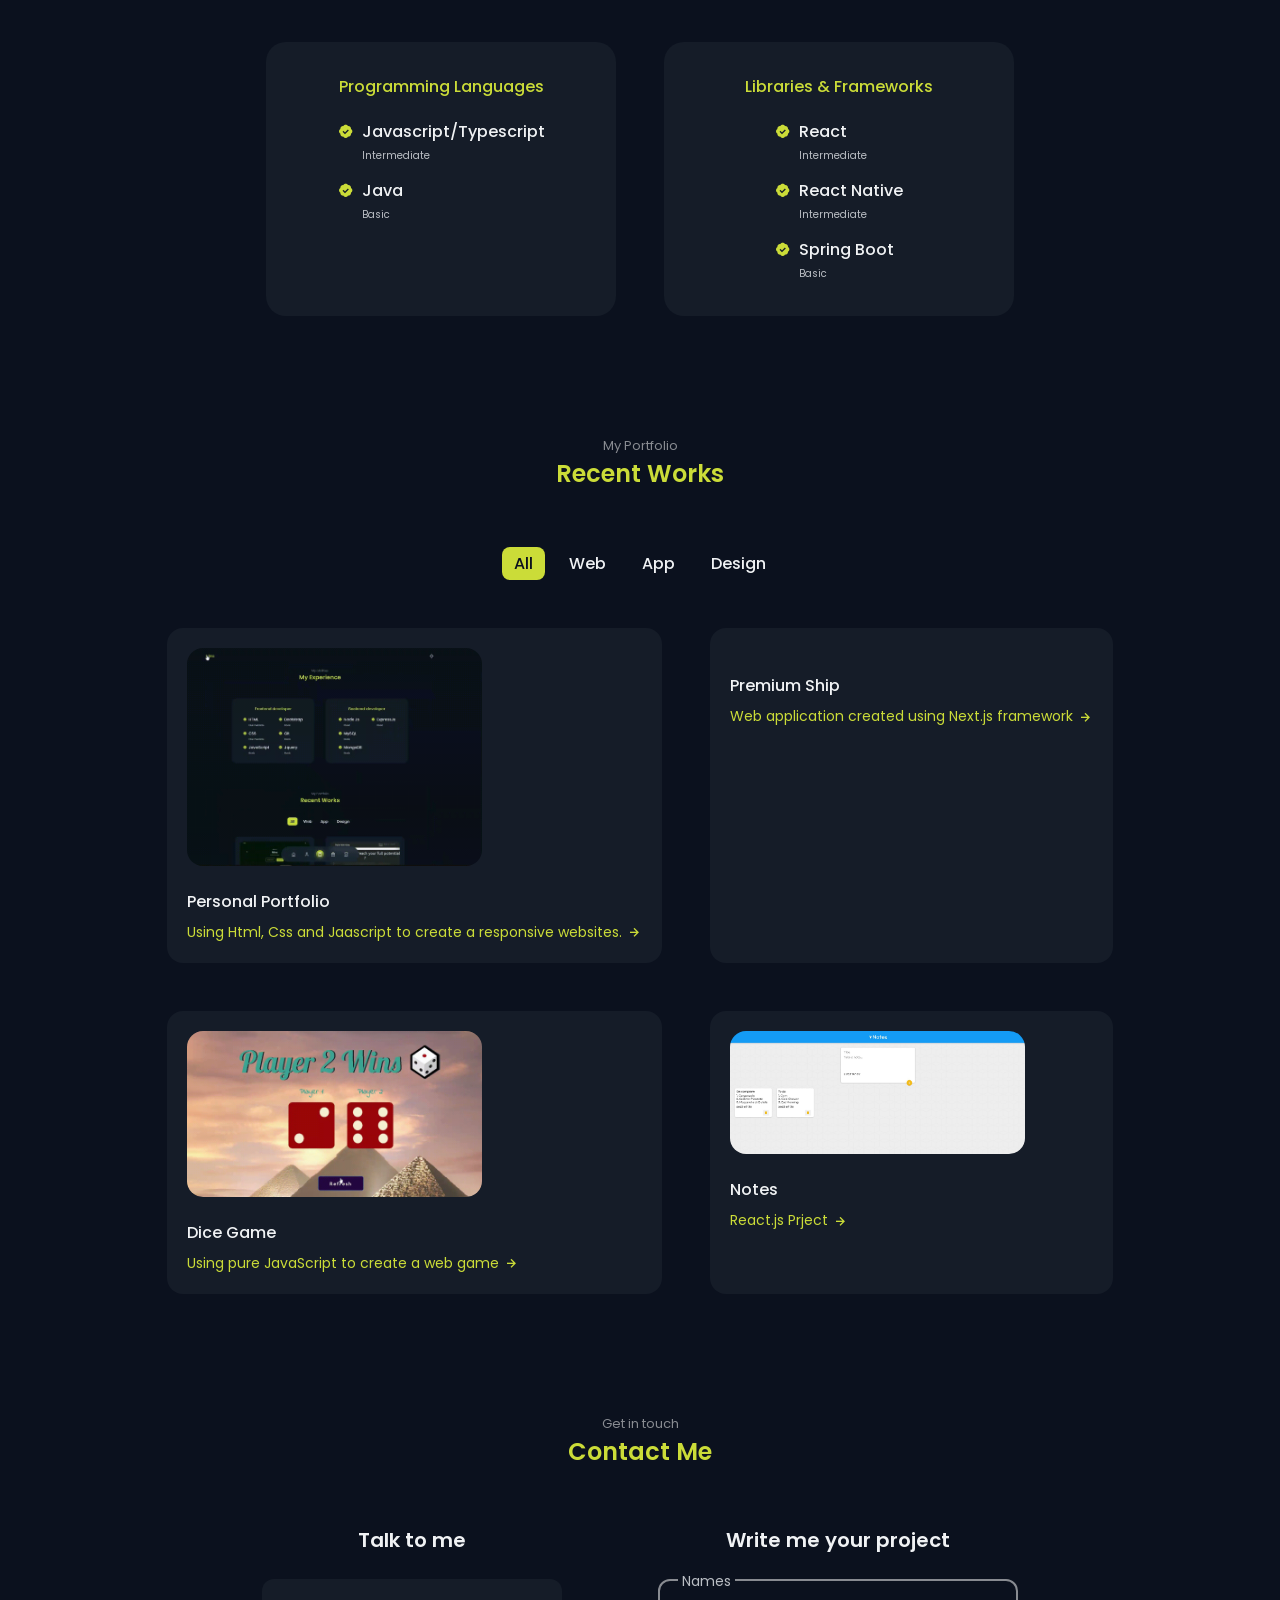
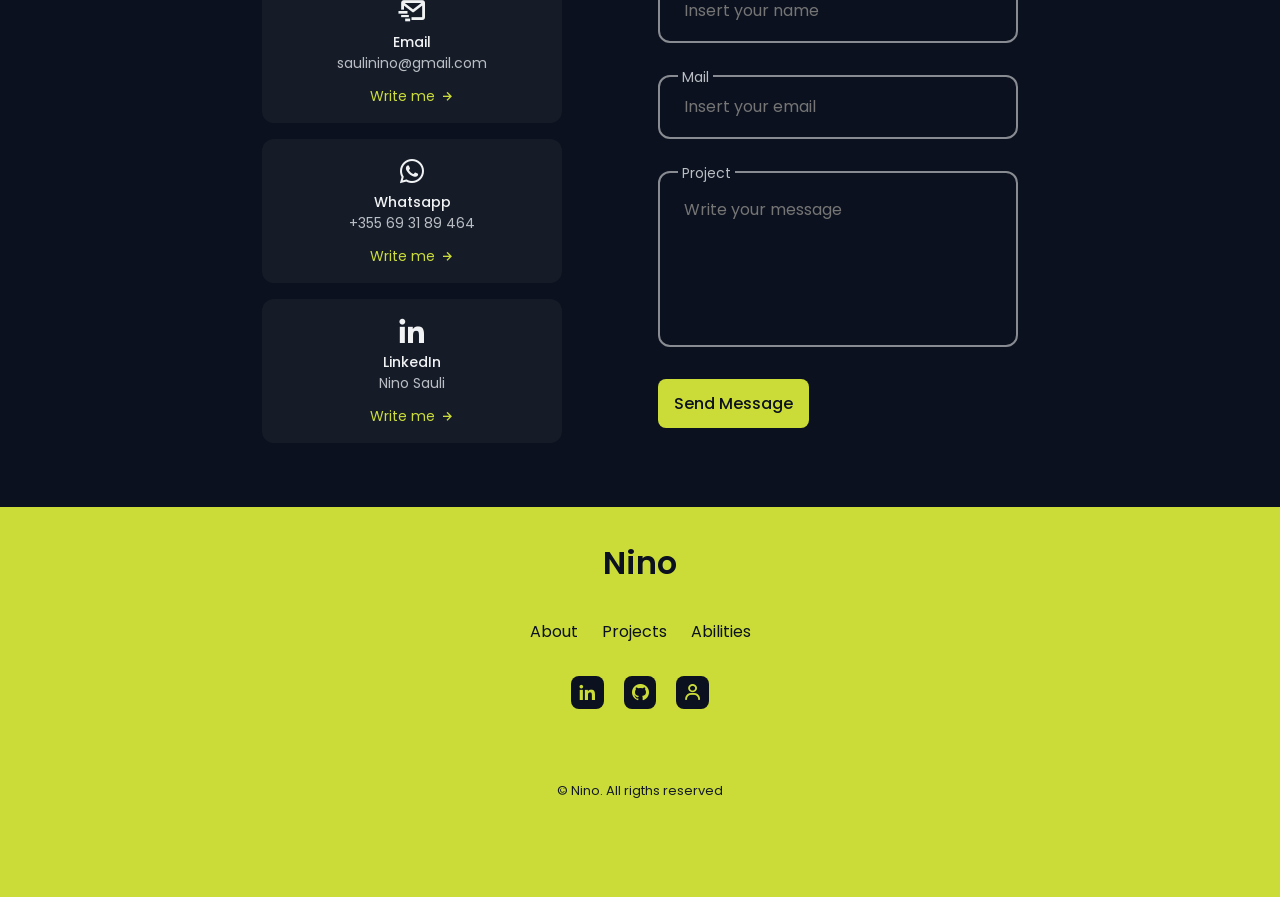
==== commit a710c4c4: "updated work" ====
--- a/index.html
+++ b/index.html
@@ -75,7 +75,7 @@
                         <h3 class="home__education">Software Developer</h3>
 
                         <div class="home__buttons">
-                            <a download="" href="assets/pdf/Ak.pdf" class="button button--ghost" target="_blank">
+                            <a download="" href="assets/pdf/CV - Nino Sauli @latest.pdf" class="button button--ghost" target="_blank">
                                 Download CV
                             </a>
                             <a href="#about" class="button">About me</a>
@@ -254,13 +254,13 @@
                     </div>
 
                     <div class="work__card mix app">
-                        <img src="assets/img/simon.gif" alt="" class="work__img">
+                        <img src="assets/img/premium-ship.jpg" alt="" class="work__img">
 
                         <h3 class="work__title">
-                            Simon Game</h3>
-
-                        <a href="https://ninosauli.github.io/simongame/" target="_blank" class="work__button">
-                            Using Jquery to create a web game <i class='bx bx-right-arrow-alt work__icon' ></i>
+                           Premium Ship</h3>
+
+                        <a href="https://premium-ship.com/" target="_blank" class="work__button">
+                           Web application created using Next.js framework <i class='bx bx-right-arrow-alt work__icon' ></i>
                         </a>
                     </div>
                     
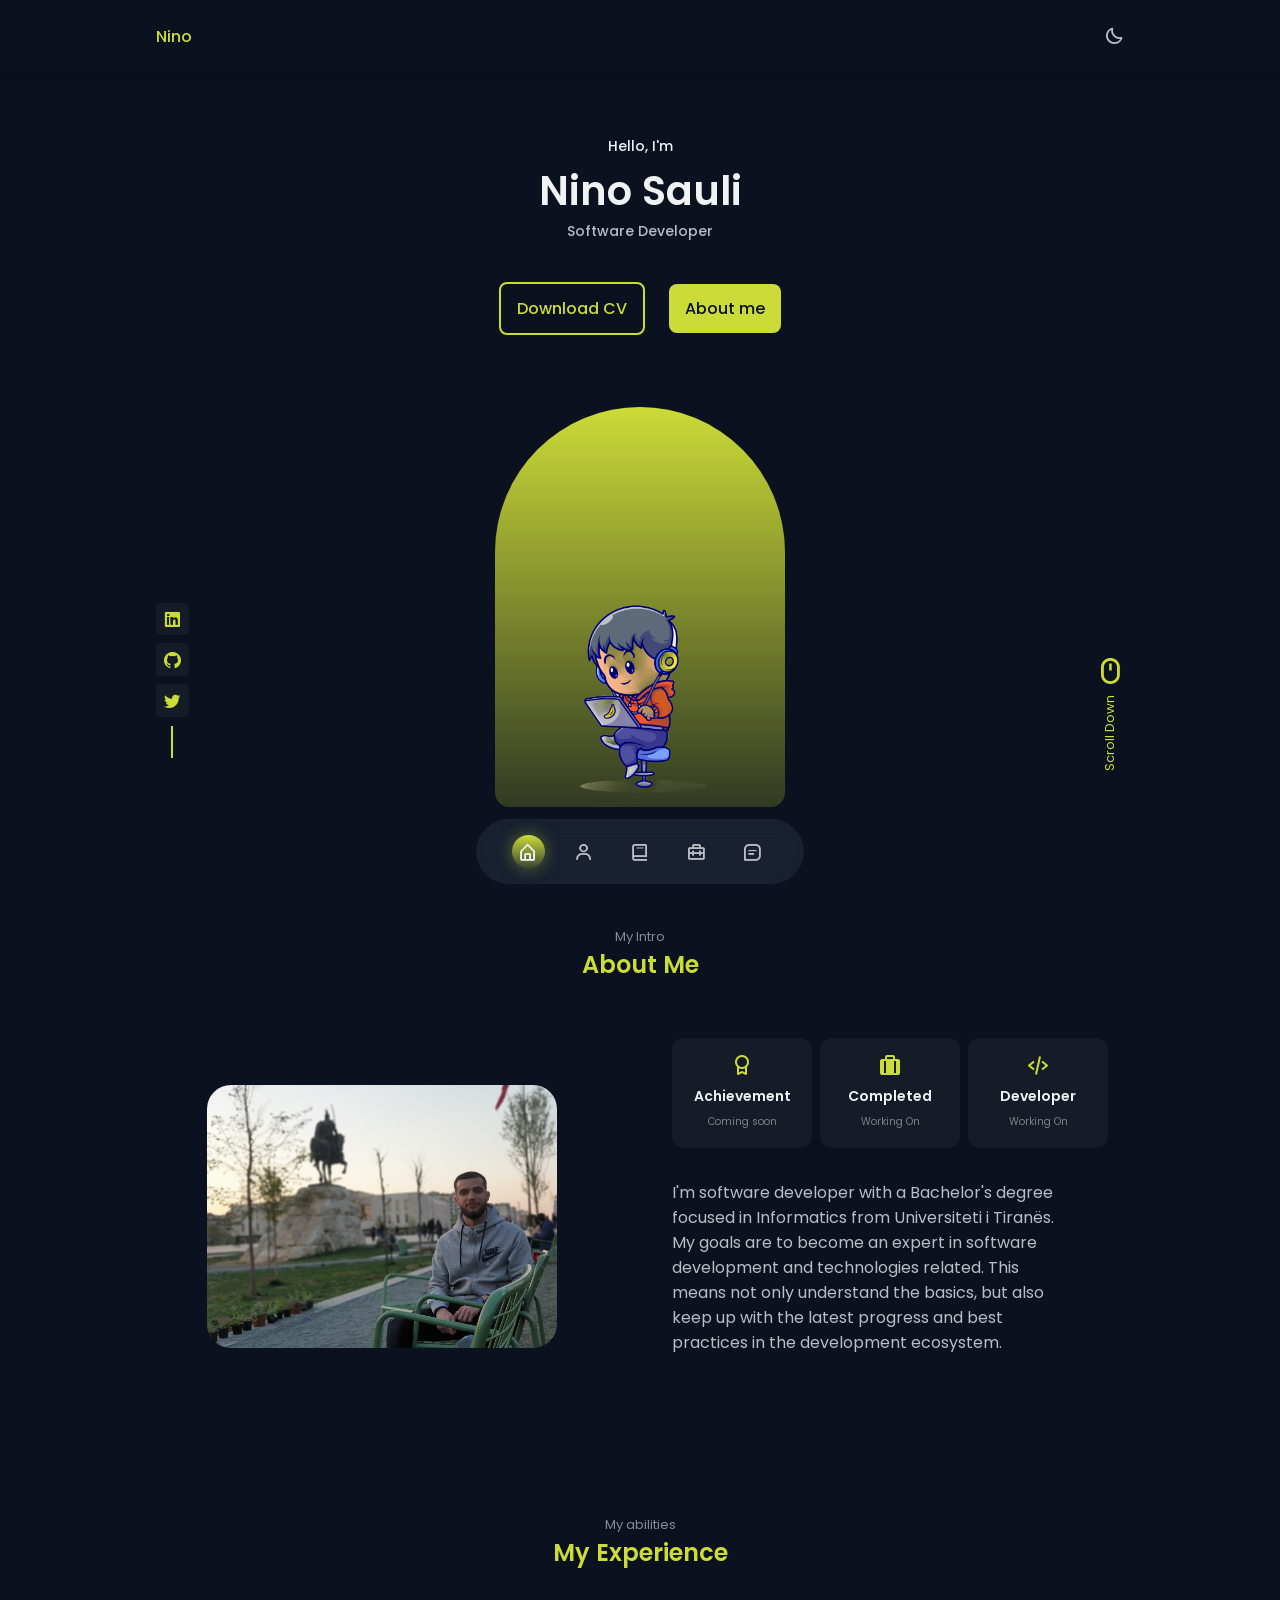
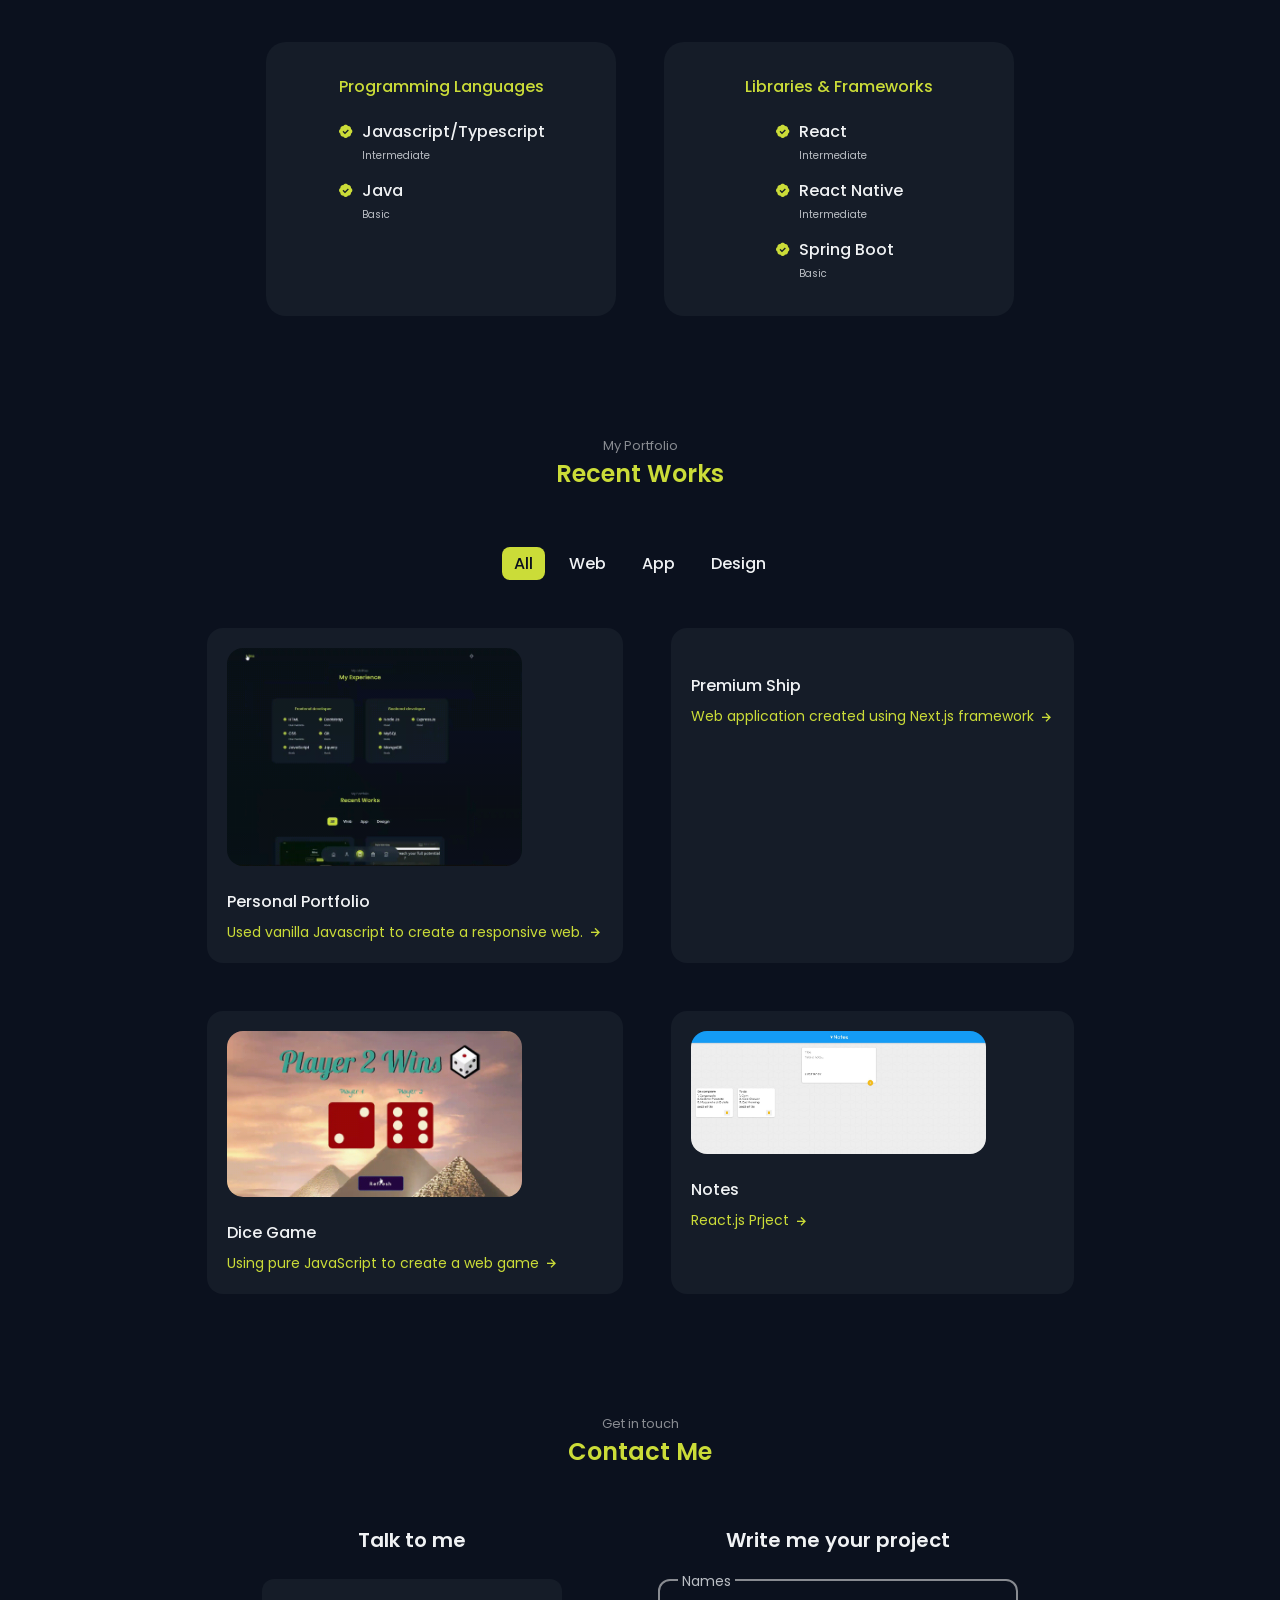
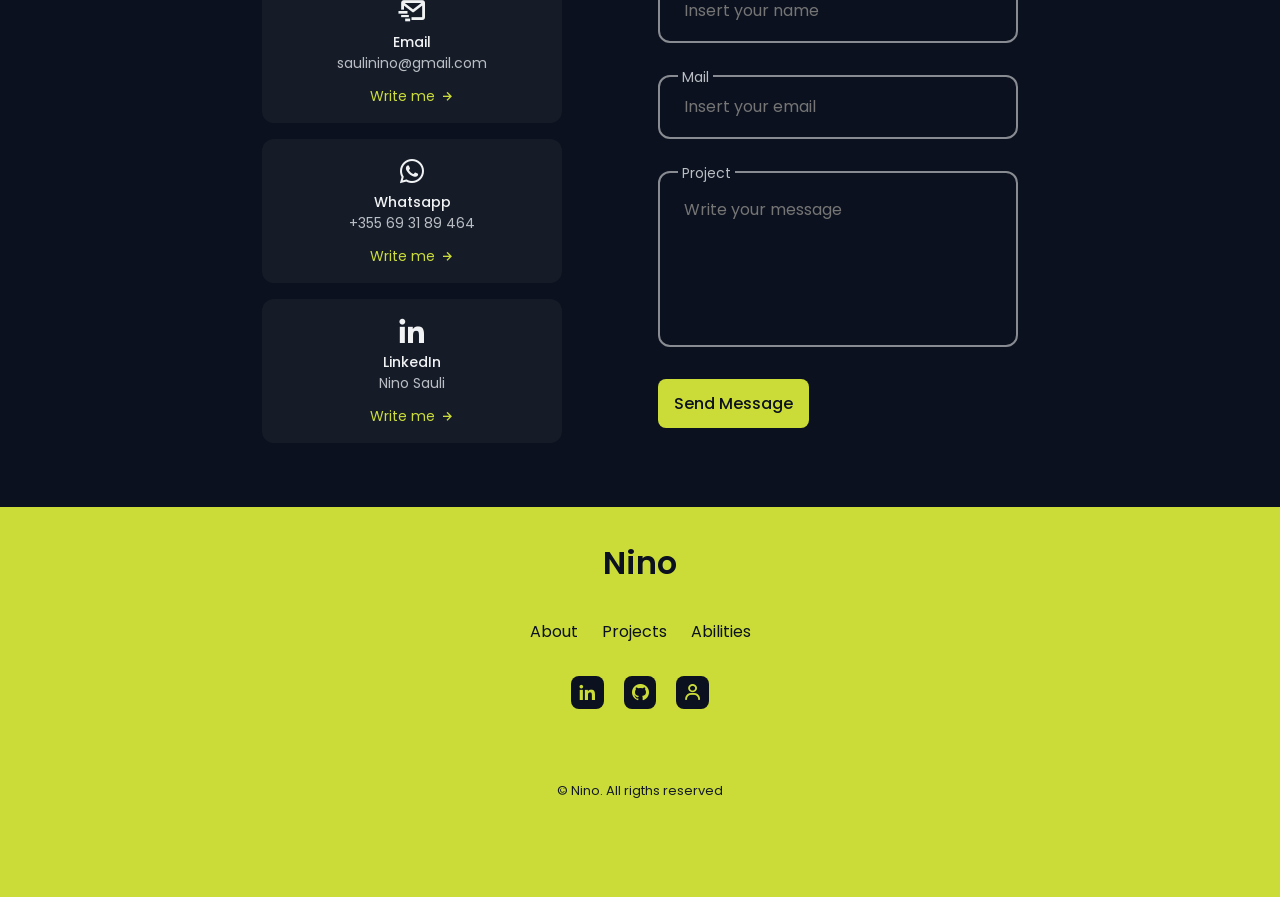
==== commit a6ff03bb: "Update index.html" ====
--- a/index.html
+++ b/index.html
@@ -249,7 +249,7 @@
                             Personal Portfolio</h3>
 
                         <a href="#home" class="work__button">
-                            Using Html, Css and Jaascript to create a responsive websites. <i class='bx bx-right-arrow-alt work__icon' ></i>
+                            Used vanilla Javascript to create a responsive web. <i class='bx bx-right-arrow-alt work__icon' ></i>
                         </a>
                     </div>
 
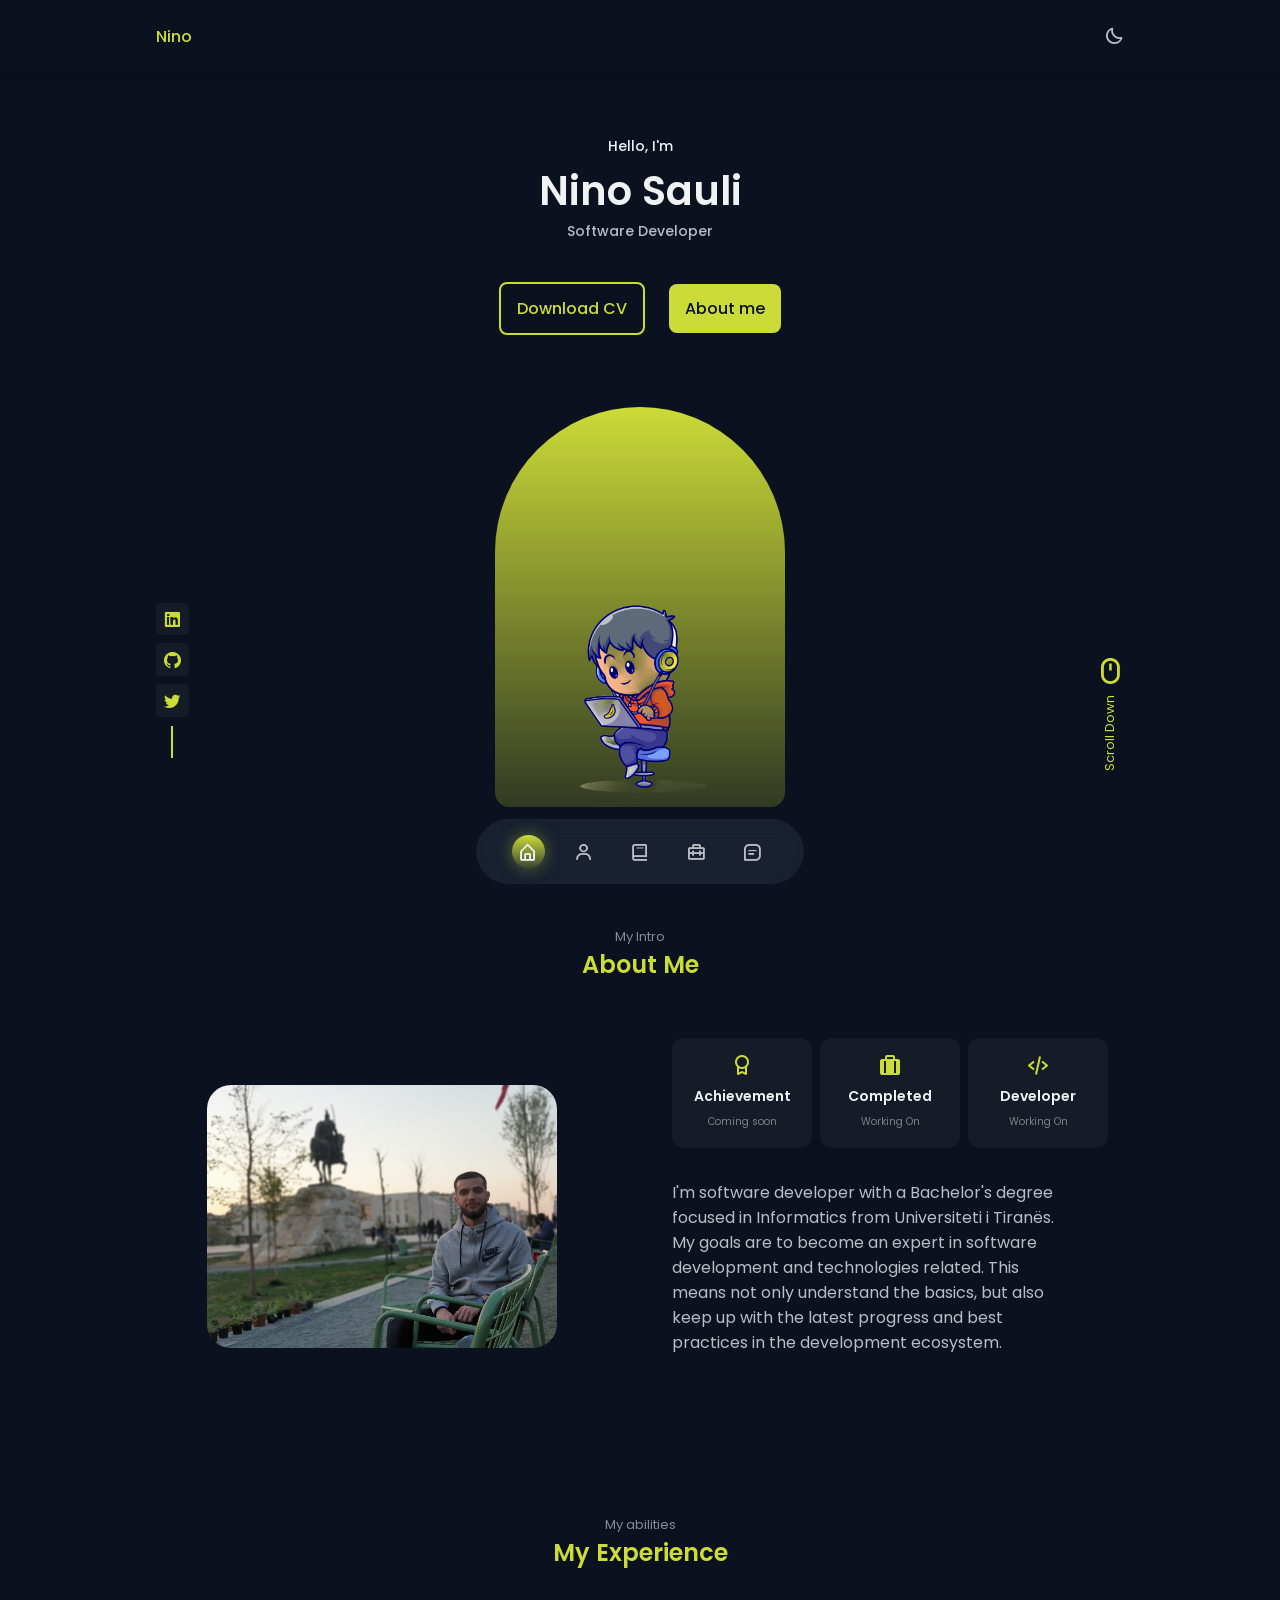
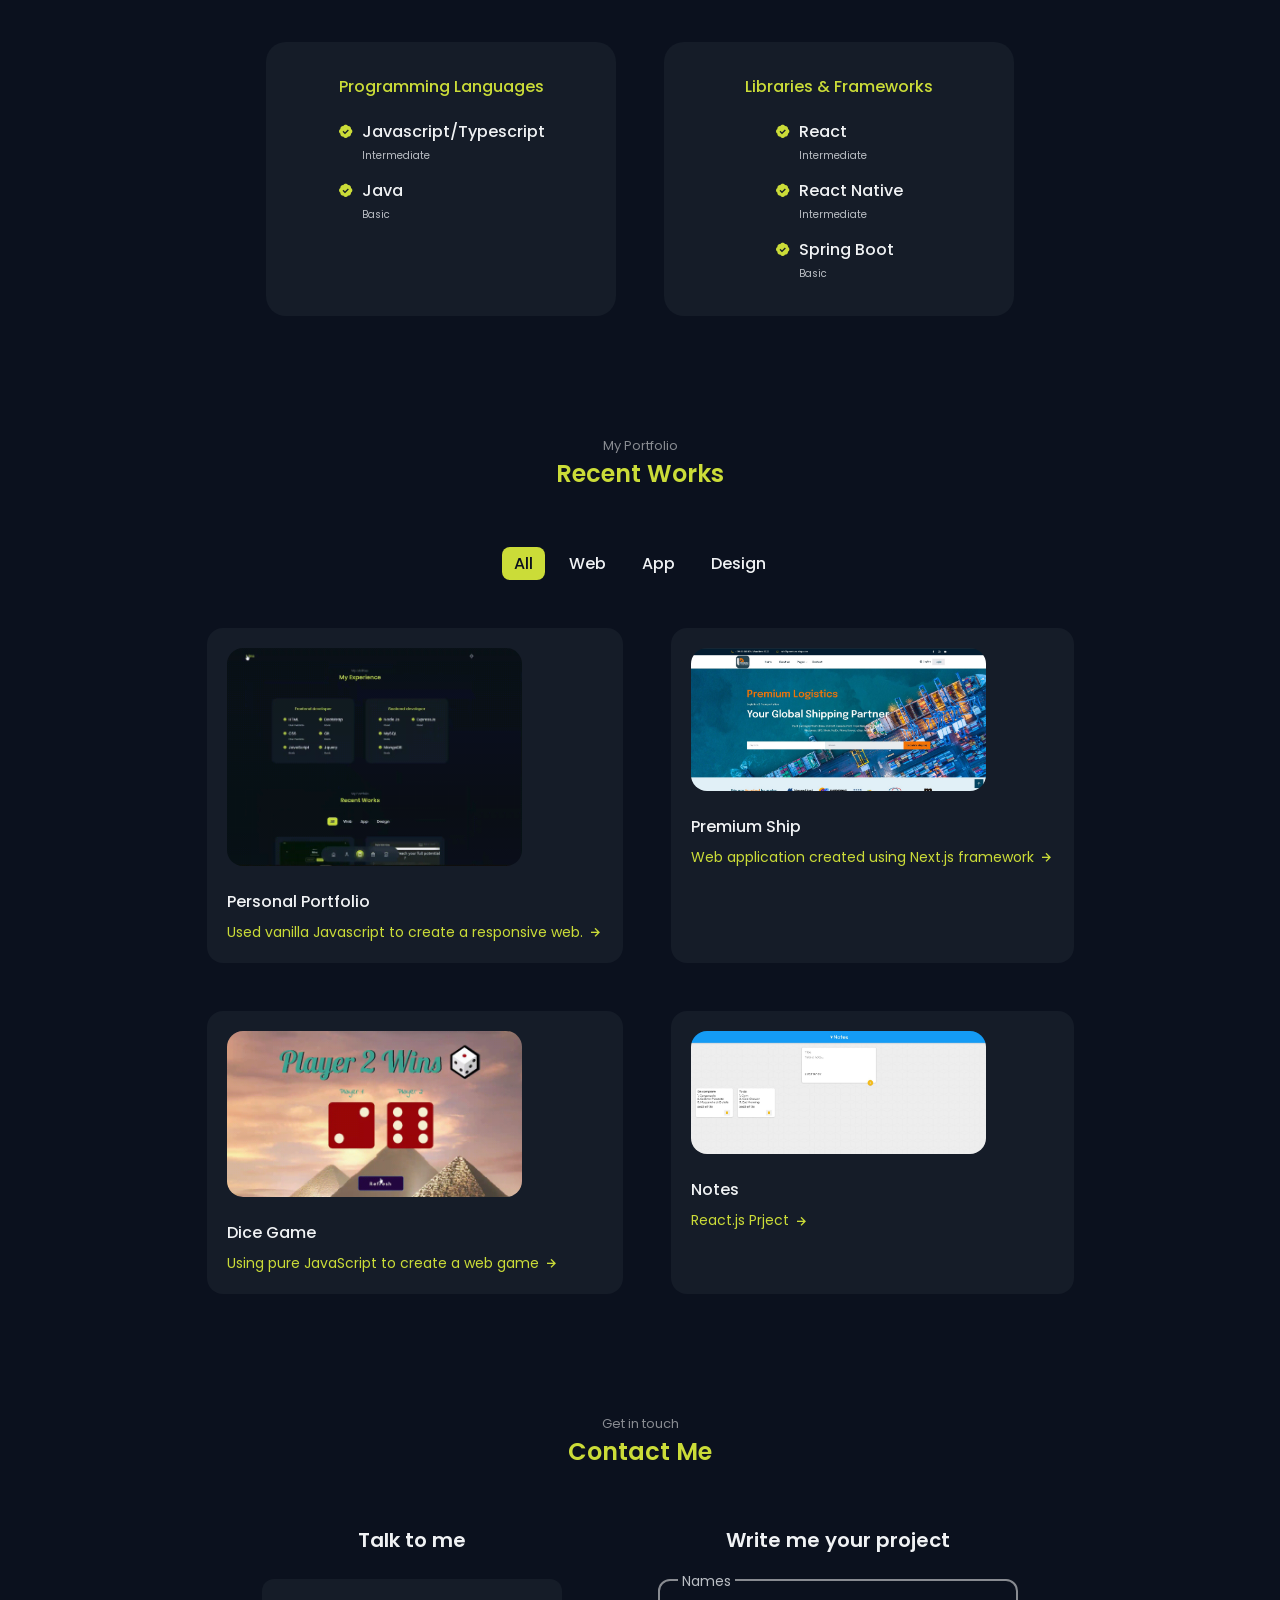
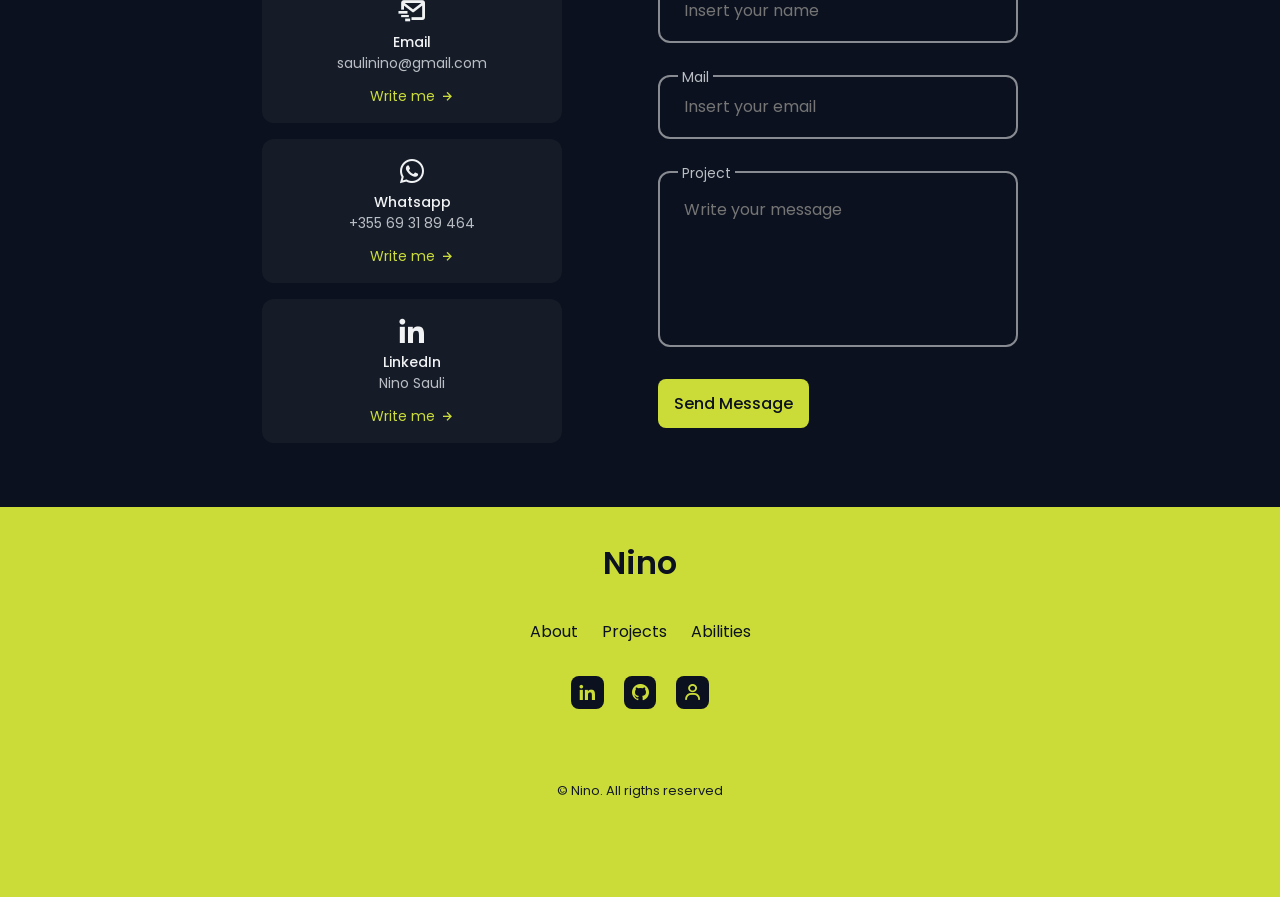
==== commit 514264b5: "Update index.html" ====
--- a/index.html
+++ b/index.html
@@ -254,7 +254,7 @@
                     </div>
 
                     <div class="work__card mix app">
-                        <img src="assets/img/premium-ship.jpg" alt="" class="work__img">
+                        <img src="assets/img/premium-ship.JPG" alt="" class="work__img">
 
                         <h3 class="work__title">
                            Premium Ship</h3>
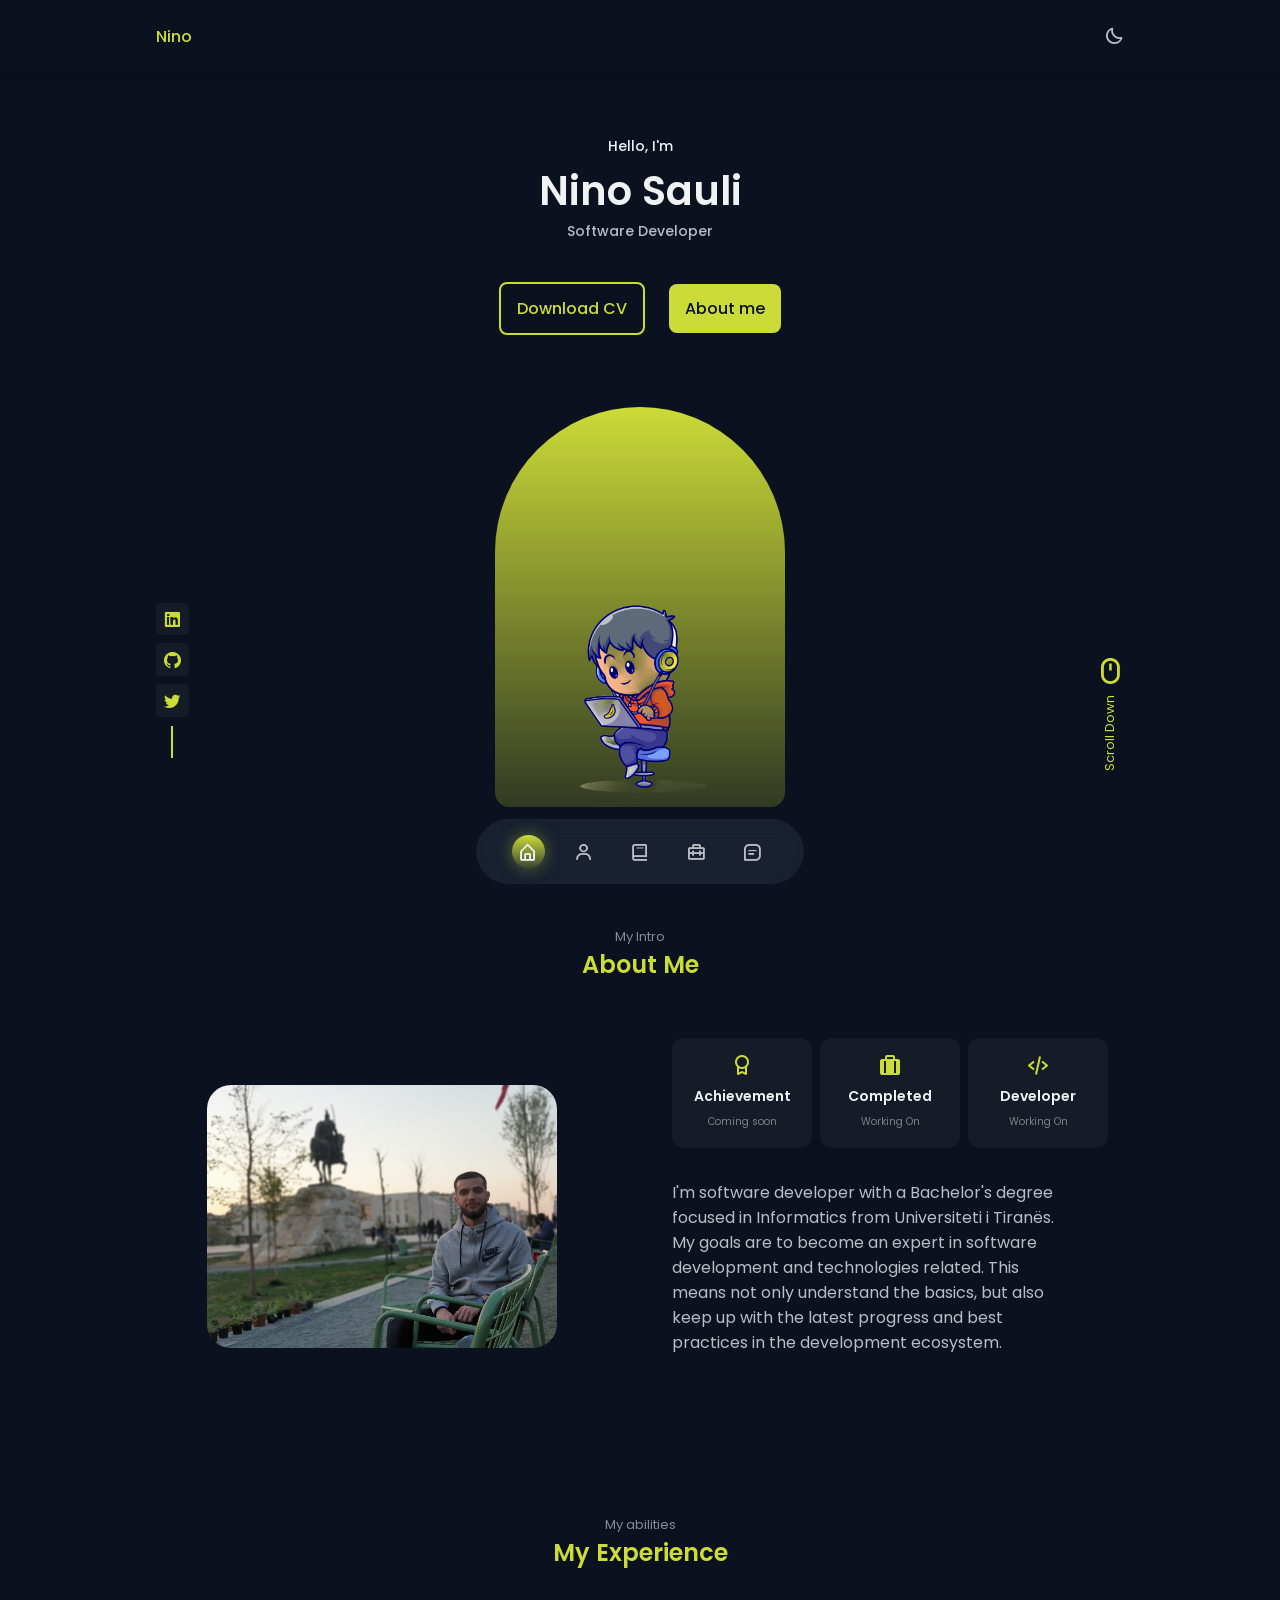
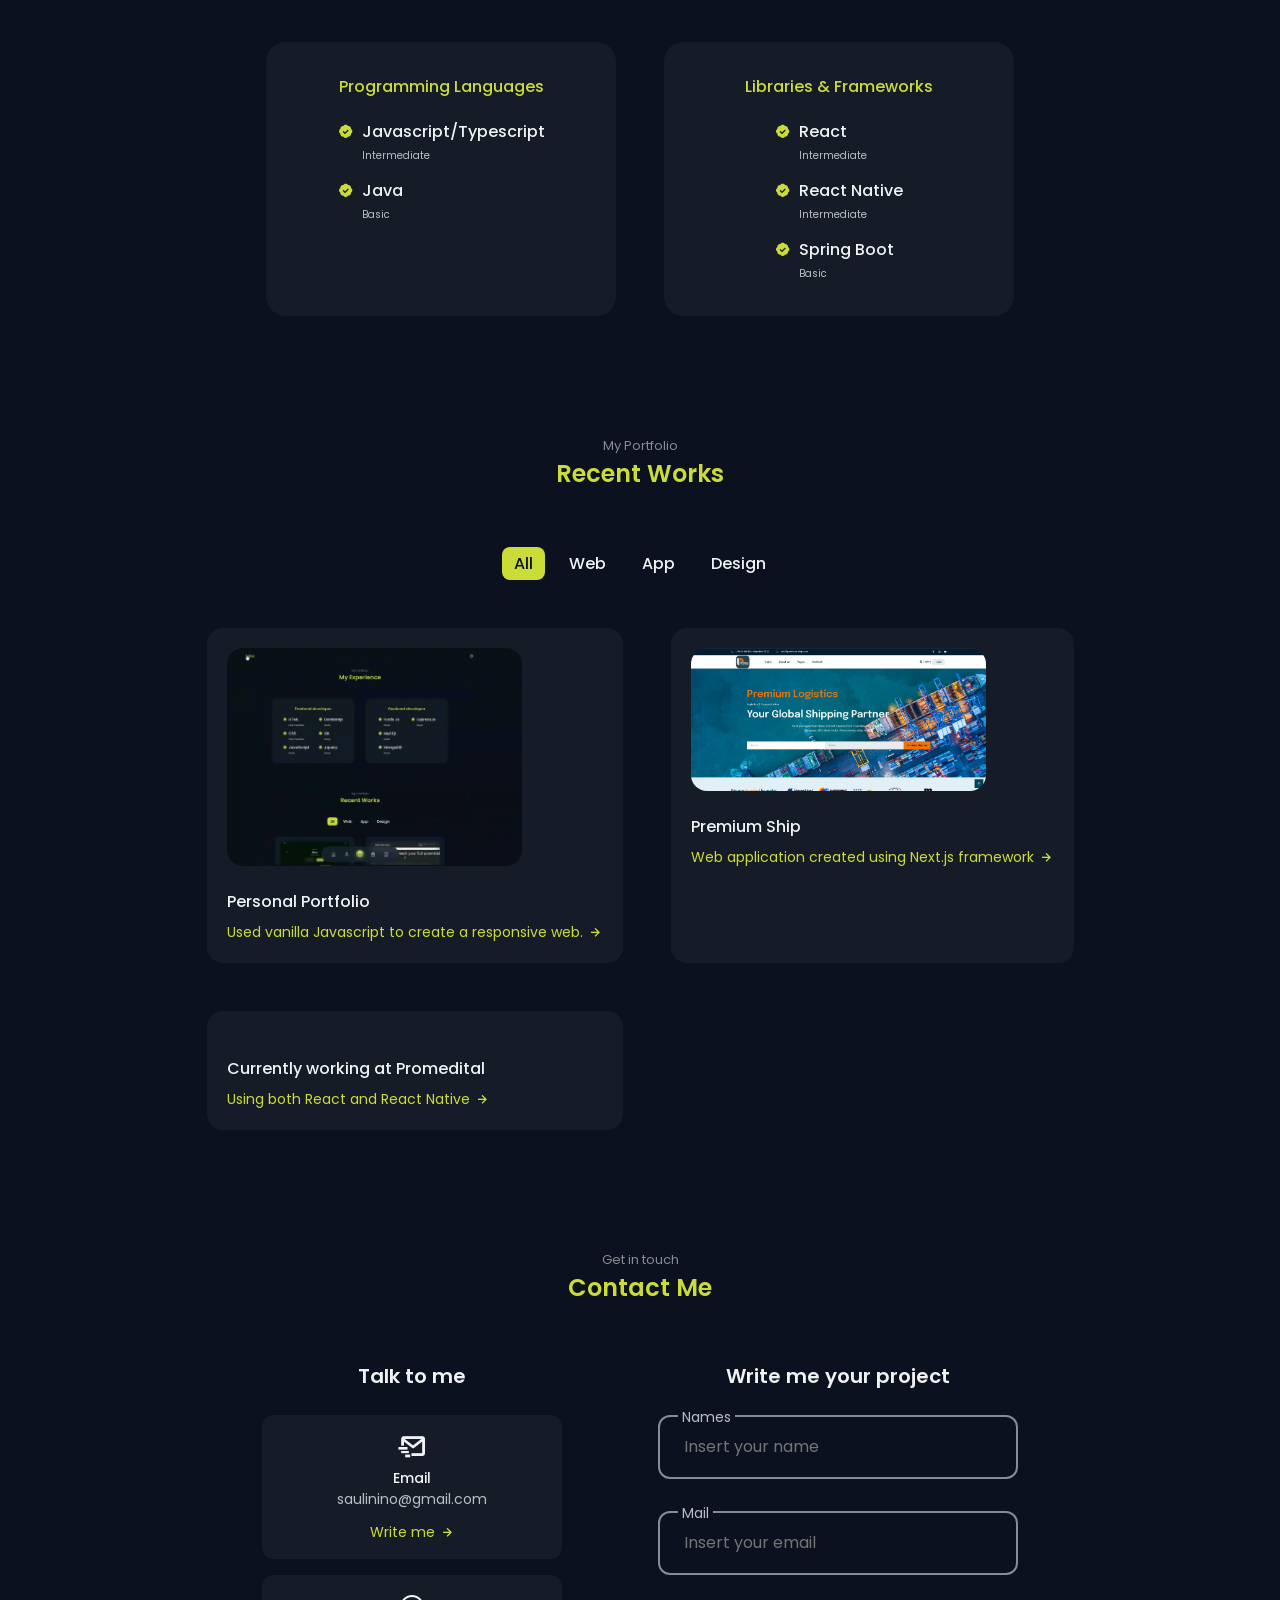
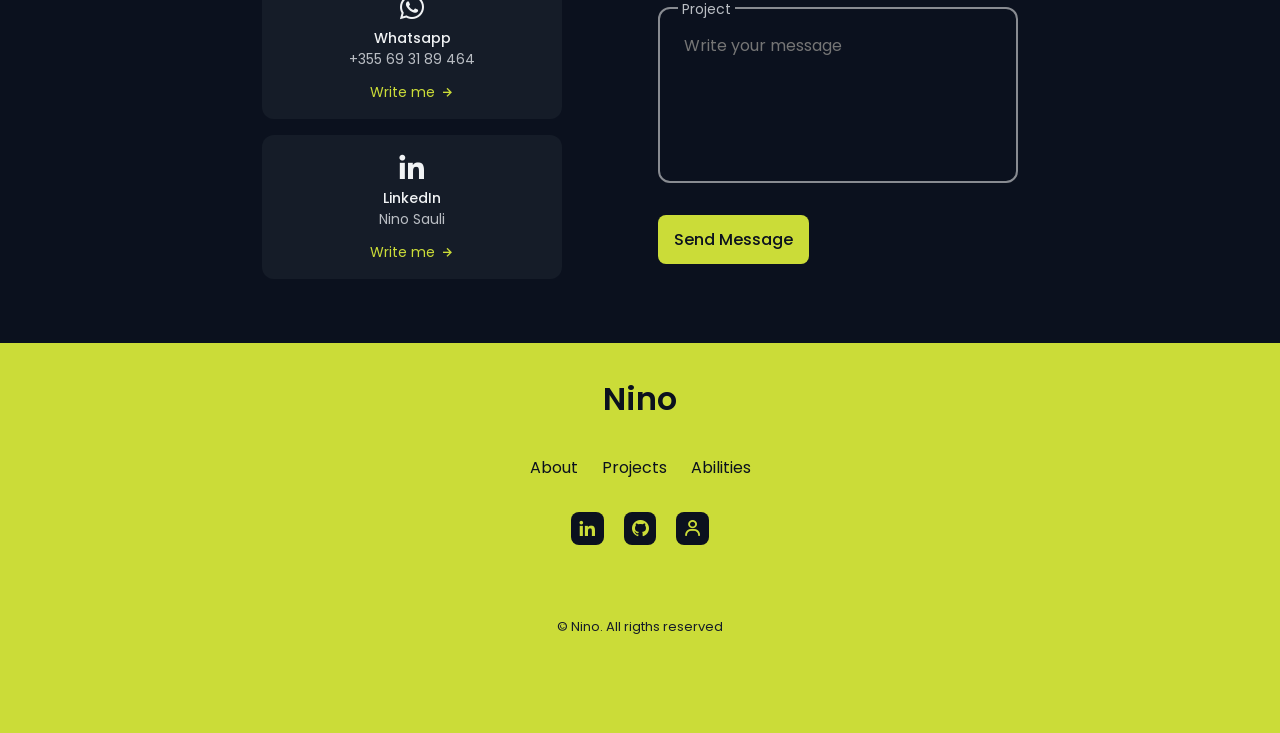
==== commit e2f65569: "Update index.html" ====
--- a/index.html
+++ b/index.html
@@ -265,37 +265,15 @@
                     </div>
                     
                     <div class="work__card mix app">
-                        <img src="assets/img/dice game.gif" alt="" class="work__img">
+                        <img src="assets/img/promedital.JPG" alt="" class="work__img">
 
                         <h3 class="work__title">
-                            Dice Game</h3>
-
-                        <a href="https://ninosauli.github.io/DiceGame/" target="_blank" class="work__button">
-                            Using pure JavaScript to create a web game <i class='bx bx-right-arrow-alt work__icon' ></i>
-                        </a>
-                    </div>
-
-
-
-                    
-                   <div class="work__card mix design">
-                        <img src="assets/img/notebook.JPG" alt="" class="work__img">
-
-                        <h3 class="work__title">
-                            Notes</h3>
-
-                        <a href="https://5ty78m.csb.app/" target="_blank" class="work__button">
-                            React.js Prject <i class='bx bx-right-arrow-alt work__icon' ></i>
-                        </a>
-                    </div>
-
-
-
-
-
-
-
-
+                           Currently working at Promedital</h3>
+
+                        <a href="https://promedital.it/?lang=en" target="_blank" class="work__button">
+                            Using both React and React Native <i class='bx bx-right-arrow-alt work__icon' ></i>
+                        </a>
+                    </div>
 
                 </div>
             </section>
